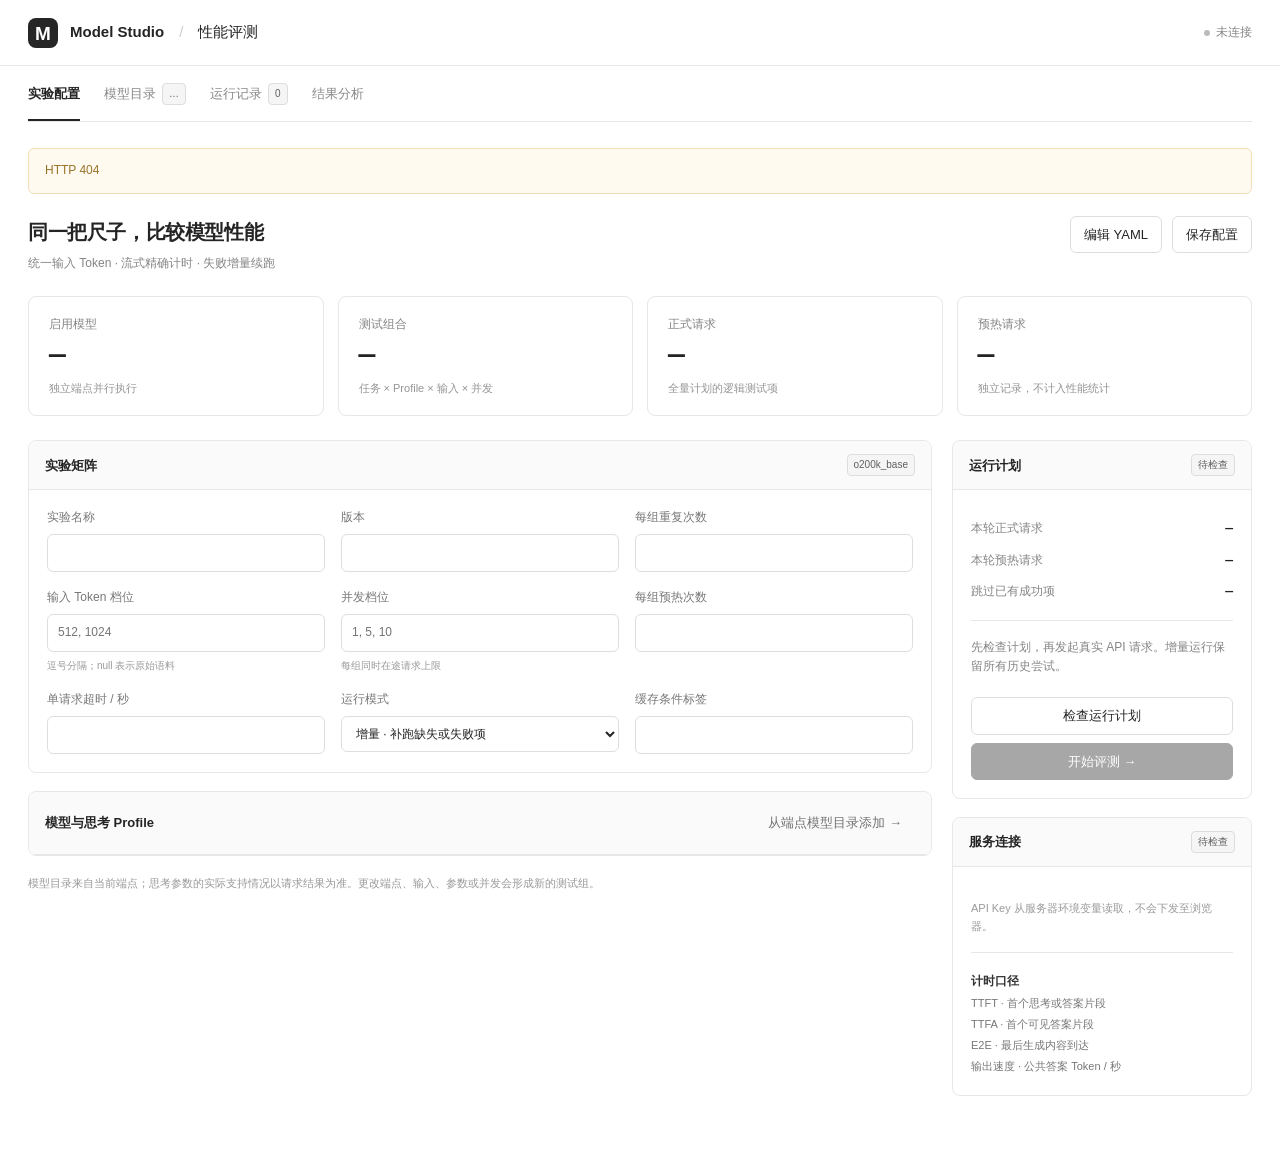
==== static/index.html @ 73a47111 "Add initial project structure and configuration files for LLM performance benchmarking - Created .do" ====
<!doctype html>
<html lang="zh-CN"><head><meta charset="utf-8"><meta name="viewport" content="width=device-width, initial-scale=1"><title>Model Studio · LLM 性能评测</title><meta name="description" content="配置驱动的大模型 API 流式性能评测、增量续跑与离线报告"><link rel="icon" href="/static/favicon.svg" type="image/svg+xml"><link rel="stylesheet" href="/static/style.css?v=20261014-reference"><link rel="stylesheet" href="/static/report.css?v=20261014-reference"><script src="/static/results.js?v=20261014-reference" defer></script><script src="/static/app.js?v=20261014-glm" defer></script></head>
<body><header class="topbar"><a class="brand" href="/"><span class="brand-icon">M</span><strong>Model Studio</strong><span class="brand-divider">/</span><span>性能评测</span></a><div class="header-actions"><span class="muted"><span id="connection-dot" class="dot"></span><span id="connection-label">未连接</span></span></div></header>
<main>
<div id="workspace">
<nav class="tabs" aria-label="工作区"><button class="active" data-tab="experiment" aria-current="page">实验配置</button><button data-tab="catalog">模型目录 <span id="catalog-count" class="badge">…</span></button><button data-tab="history">运行记录 <span id="history-count" class="badge">0</span></button><button data-tab="results">结果分析</button></nav>
<div id="notice" class="notice" role="alert" hidden></div>
<section id="experiment" class="tab-panel">
<div class="heading"><div><h1>同一把尺子，比较模型性能</h1><p>统一输入 Token · 流式精确计时 · 失败增量续跑</p></div><div class="actions"><button id="toggle-yaml">编辑 YAML</button><button id="save-config">保存配置</button></div></div>
<div class="stats"><div class="stat"><div class="stat-label">启用模型</div><div id="stat-models" class="stat-value">—</div><div class="stat-note">独立端点并行执行</div></div><div class="stat"><div class="stat-label">测试组合</div><div id="stat-groups" class="stat-value">—</div><div class="stat-note">任务 × Profile × 输入 × 并发</div></div><div class="stat"><div class="stat-label">正式请求</div><div id="stat-cases" class="stat-value">—</div><div class="stat-note">全量计划的逻辑测试项</div></div><div class="stat"><div class="stat-label">预热请求</div><div id="stat-warmups" class="stat-value">—</div><div class="stat-note">独立记录，不计入性能统计</div></div></div>
<div id="yaml-panel" class="panel" hidden><div class="panel-heading"><h2>高级配置 · YAML</h2><span class="muted">可添加模型、任务及请求参数</span></div><div class="panel-content"><label class="field">配置内容<textarea id="yaml-editor" rows="23" spellcheck="false"></textarea></label><div class="editor-actions"><span class="muted">应用后更新下方表单；密钥只填写环境变量名称。</span><button id="apply-yaml" class="primary-button">校验并应用</button></div></div></div>
<div class="layout"><div>
<section class="panel"><div class="panel-heading"><h2>实验矩阵</h2><span class="badge">o200k_base</span></div><div class="panel-content"><div class="form-grid">
<label class="field">实验名称<input id="experiment-name" required></label><label class="field">版本<input id="experiment-version" required></label><label class="field">每组重复次数<input id="repetitions" type="number" min="1" required></label><label class="field">输入 Token 档位<input id="input-tokens" placeholder="512, 1024"><small>逗号分隔；null 表示原始语料</small></label><label class="field">并发档位<input id="concurrencies" placeholder="1, 5, 10"><small>每组同时在途请求上限</small></label><label class="field">每组预热次数<input id="warmup" type="number" min="0" required></label><label class="field">单请求超时 / 秒<input id="timeout" type="number" min="0.1" step="any" required></label><label class="field">运行模式<select id="mode"><option value="incremental">增量 · 补跑缺失或失败项</option><option value="full">全量 · 创建独立运行</option></select></label><label class="field">缓存条件标签<input id="cache-state"></label>
</div></div></section>
<section class="panel"><div class="panel-heading"><h2>模型与思考 Profile</h2><button id="browse-models" class="text-button">从端点模型目录添加 →</button></div><div id="model-list"></div></section>
<p class="footnote">模型目录来自当前端点；思考参数的实际支持情况以请求结果为准。更改端点、输入、参数或并发会形成新的测试组。</p>
</div><aside class="sidebar">
<section class="panel"><div class="panel-heading"><h2>运行计划</h2><span id="plan-badge" class="badge">待检查</span></div><div class="panel-content"><div class="side-row"><span>本轮正式请求</span><strong id="pending-calls" class="mono">—</strong></div><div class="side-row"><span>本轮预热请求</span><strong id="warmup-calls" class="mono">—</strong></div><div class="side-row"><span>跳过已有成功项</span><strong id="skipped-calls" class="mono">—</strong></div><hr class="rule"><p class="muted">先检查计划，再发起真实 API 请求。增量运行保留所有历史尝试。</p><button id="check-plan" class="full-width">检查运行计划</button><button id="start-run" class="primary-button full-width" disabled>开始评测 →</button><button id="stop-run" class="full-width danger" hidden>停止并保存进度</button><div id="run-progress" hidden><div class="progress"><div id="progress-bar" style="width:0%"></div></div><span id="progress-label" class="muted" role="status"></span></div></div></section>
<section class="panel"><div class="panel-heading"><h2>服务连接</h2><span id="key-status" class="badge">待检查</span></div><div class="panel-content"><div id="endpoint-info" class="connection"></div><p class="footnote">API Key 从服务器环境变量读取，不会下发至浏览器。</p><hr class="rule"><div class="connection"><strong>计时口径</strong><br>TTFT · 首个思考或答案片段<br>TTFA · 首个可见答案片段<br>E2E · 最后生成内容到达<br>输出速度 · 公共答案 Token / 秒</div></div></section>
</aside></div>
<section id="events-panel" class="panel" hidden><div class="panel-heading"><h2>实时进度</h2><span id="run-status" class="badge"></span></div><div class="panel-content"><pre id="events" class="event-log" aria-live="off"></pre></div></section>
</section>
<section id="catalog" class="tab-panel" hidden>
<div class="heading"><div><h1>端点模型目录</h1><p>当前 API Key 在该端点下可见的全部模型，直接读取服务端列表。</p></div><div class="actions"><button id="download-models" disabled>下载全部 JSON</button><button id="refresh-models">刷新模型列表</button></div></div>
<p id="catalog-endpoint" class="connection mono"></p><div id="catalog-error" class="notice" role="alert" hidden></div>
<div class="filters"><label class="catalog-search">搜索<input id="catalog-search" type="search" placeholder="搜索模型 ID 或归属方…" aria-label="搜索模型"></label><label>范围<select id="catalog-focus"><option value="all">全部模型</option><option value="focus">重点 · GLM-5.3 / GLM-5.2 / Qwen3.8</option><option value="glm53">GLM-5.3</option><option value="glm52">GLM-5.2</option><option value="qwen38">Qwen3.8</option></select></label><label>归属方<select id="catalog-provider"><option value="">全部归属方</option></select></label></div>
<div class="toolbar"><span id="catalog-visible-count" class="muted">正在加载…</span><span id="catalog-status" class="muted"></span></div>
<div class="table-scroll"><table class="catalog-table"><thead><tr><th>Model ID</th><th>归属方</th><th>服务端创建日期</th><th>实验状态</th><th>操作</th></tr></thead><tbody id="catalog-rows"></tbody></table><div id="catalog-empty" class="empty" hidden>没有匹配的模型</div></div>
<p class="footnote">完整展示端点返回的模型，不按名称过滤。模型可见不代表支持文本 Chat Completions；加入实验后可在 YAML 设置其请求参数。新模型使用服务默认参数，思考状态标为未知，需勾选启用才会参与评测。</p>
</section>
<section id="history" class="tab-panel" hidden><div class="heading"><div><h1>运行记录</h1><p>按实验名称、版本与运行归档，失败尝试始终保留。</p></div><button id="refresh-history">刷新记录</button></div><div class="table-scroll"><table><thead><tr><th>实验 / 版本</th><th>运行时间</th><th>状态</th><th>成功 / 计划项</th><th>历史尝试</th><th>操作</th></tr></thead><tbody id="history-rows"></tbody></table><div id="history-empty" class="empty"><strong>还没有运行记录</strong><p>完成一次评测后，可在这里查看结果和下载离线报告。</p></div></div></section>
<section id="results" class="tab-panel" hidden><div class="heading"><div><h1>结果分析</h1><p>先筛选相同任务、输入与并发条件，再比较模型和思考配置。</p></div><div class="actions"><button id="download-json" disabled>下载 JSON</button><button id="download-html" disabled>下载离线 HTML</button></div></div><div id="report"><div class="empty"><strong>选择一次运行查看结果</strong><p>在「运行记录」中点击查看结果。这里仅展示实际运行数据。</p></div></div></section>
</div></main><div id="toast" role="status" hidden></div></body></html>
---- static/style.css ----
:root{color-scheme:light;--ink:#242424;--muted:#858585;--line:#e7e7e7;--accent:#262626;--green:#278b68;--surface:#f6f6f6}*{box-sizing:border-box}[hidden]{display:none!important}body{margin:0;background:#fff;color:var(--ink);font:13px/1.65 Inter,-apple-system,BlinkMacSystemFont,"Segoe UI","PingFang SC","Microsoft YaHei",sans-serif}button,input,select,textarea{font:inherit;color:inherit}button,select,summary{cursor:pointer}button,.button{display:inline-flex;align-items:center;justify-content:center;gap:6px;min-height:36px;background:#fff;border:1px solid #dedede;border-radius:6px;padding:7px 13px;text-decoration:none}button:hover,.button:hover{background:#f5f5f5}button:disabled{opacity:.4;cursor:default}button:focus-visible,input:focus-visible,select:focus-visible,textarea:focus-visible,a:focus-visible,summary:focus-visible{outline:2px solid var(--accent);outline-offset:3px}a{color:inherit}input,select,textarea{border:1px solid #dedede;border-radius:6px;padding:8px 10px;background:#fff;min-height:36px;max-width:100%}input[type=checkbox]{accent-color:var(--accent);width:15px;min-height:15px;margin:0}textarea{width:100%;font:12px/1.8 ui-monospace,SFMono-Regular,Consolas,monospace;resize:vertical;tab-size:2}.topbar{height:66px;padding:0 28px;display:flex;align-items:center;justify-content:space-between;border-bottom:1px solid var(--line);gap:20px}.brand{display:flex;align-items:center;gap:12px;text-decoration:none;font-size:15px;white-space:nowrap}.brand-icon{display:grid;place-items:center;border-radius:8px;width:30px;height:30px;font-weight:800;font-size:19px;background:var(--accent);color:#fff}.brand-divider{color:#ccc;margin:0 3px}.header-actions,.actions{display:flex;align-items:center;gap:10px;flex-wrap:wrap}.muted{color:var(--muted);font-size:12px}.primary-button{background:var(--accent);color:#fff;border-color:var(--accent)}.primary-button:hover{background:#111}.text-button{border:0;background:transparent;color:#727272}.danger{color:#ac4545}.dot{width:6px;height:6px;border-radius:50%;background:#bbb;display:inline-block;margin-right:6px}.dot.ready{background:#2aa47c}main{max-width:1800px;margin:auto;padding:0 28px 60px}.tabs{display:flex;gap:24px;border-bottom:1px solid var(--line);margin-bottom:26px}.tabs button{border:0;border-radius:0;padding:17px 0 14px;color:#888;background:transparent;border-bottom:2px solid transparent}.tabs button.active{color:var(--ink);border-bottom-color:var(--ink);font-weight:600}.heading{display:flex;align-items:flex-start;justify-content:space-between;gap:20px;margin:22px 0}.heading h1,.heading h2{font-size:20px;letter-spacing:-.4px;margin:0 0 5px;font-weight:600}.heading p{margin:0;color:var(--muted);font-size:12px}.badge{font-size:10px;line-height:1.8;border:1px solid #ddd;color:#606060;border-radius:4px;padding:1px 6px;background:#f5f5f5;display:inline-block}.badge.green{color:#237451;border-color:#cce3d4;background:#edf7f1}.badge.amber{color:#a67731;border-color:#eddcba;background:#fff9ef}.badge.blue{color:#376aa3;border-color:#cddff2;background:#f2f7fd}.notice{padding:12px 16px;margin:16px 0;border:1px solid #f0dfba;border-radius:6px;background:#fffaf0;color:#997328;font-size:12px;white-space:pre-wrap;overflow-wrap:anywhere}.stats{display:grid;grid-template-columns:repeat(4,minmax(0,1fr));gap:14px;margin:20px 0 24px}.stat{padding:18px 20px;border:1px solid var(--line);border-radius:8px}.stat-label{color:#858585;font-size:12px}.stat-value{font:600 28px/1.6 ui-monospace,SFMono-Regular,Consolas,monospace;letter-spacing:-1px}.stat-note{font-size:11px;color:#949494}.layout{display:grid;grid-template-columns:minmax(0,1fr) 300px;gap:20px;align-items:start}.panel{border:1px solid var(--line);border-radius:8px;margin-bottom:18px;overflow:hidden}.panel-heading{padding:13px 16px;border-bottom:1px solid var(--line);display:flex;align-items:center;justify-content:space-between;gap:12px;background:#fafafa}.panel-heading h2,.panel-heading h3{font-size:13px;font-weight:600;margin:0}.panel-content{padding:18px}.form-grid{display:grid;grid-template-columns:repeat(3,minmax(0,1fr));gap:16px}.field{display:flex;flex-direction:column;gap:6px;color:#777;font-size:12px}.field input,.field select{color:var(--ink);width:100%}.field small{font-size:10px;color:#999}.model-row{padding:15px 18px;border-bottom:1px solid var(--line)}.model-row:last-child{border:0}.model-title{display:flex;align-items:center;gap:10px}.model-title label{font:600 12px/1.6 ui-monospace,monospace;overflow-wrap:anywhere;flex:1}.model-meta{padding-left:25px;color:#999;font-size:10px;margin:5px 0 10px;overflow-wrap:anywhere}.profiles{display:flex;gap:6px;flex-wrap:wrap;padding-left:25px}.profile{display:flex;align-items:center;gap:6px;padding:3px 8px;background:#fafafa;border:1px solid #e7e7e7;border-radius:4px;font-size:11px;color:#777}.profile:has(input:checked){background:#f0f0f0;border-color:#ccc;color:#333}.profile input{width:12px;height:12px;min-height:12px}.side-row{display:flex;align-items:baseline;justify-content:space-between;margin:10px 0;gap:14px}.side-row span:first-child{color:#858585;font-size:12px}.mono{font-family:ui-monospace,SFMono-Regular,Consolas,monospace;font-variant-numeric:tabular-nums}.rule{border:0;border-top:1px solid var(--line);margin:17px 0}.full-width{width:100%;margin-top:8px}.connection{font-size:11px;overflow-wrap:anywhere;color:#777;line-height:1.9}.connection strong{font-size:12px;color:#333}.empty{padding:50px 20px;text-align:center;color:#999}.empty strong{display:block;font-size:14px;color:#666;margin-bottom:8px}.empty p{font-size:12px;max-width:650px;margin:8px auto}.table-scroll{overflow:auto;border:1px solid var(--line);border-radius:8px}table{border-collapse:separate;border-spacing:0;width:100%;min-width:950px}th,td{text-align:left;padding:13px 14px;border-bottom:1px solid var(--line);font-size:12px;white-space:nowrap}th{background:#f7f7f7;color:#666;font-weight:500}th button{border:0;min-height:24px;padding:0;background:transparent;font-size:12px;color:inherit}tbody tr:last-child td{border-bottom:0}tbody tr:hover{background:#fafafa}.cell-sub{display:block;color:#999;font-size:10px;margin-top:3px}.metric-cell{font-family:ui-monospace,SFMono-Regular,Consolas,monospace;font-variant-numeric:tabular-nums}.filters{display:flex;gap:10px;align-items:center;flex-wrap:wrap;margin:18px 0}.filters label{display:flex;align-items:center;gap:6px;color:#888;font-size:12px}.filters select{max-width:220px;font-size:12px}.toolbar{display:flex;align-items:center;justify-content:space-between;gap:14px;margin:16px 0 10px}.toolbar h2{font-size:14px;margin:0}.footnote{color:#999;font-size:11px;margin:14px 0}.progress{height:5px;border-radius:10px;background:#eee;overflow:hidden;margin:12px 0}.progress>div{height:100%;background:#278b68;transition:width .25s}.event-log{font:11px/1.9 ui-monospace,monospace;background:#fafafa;border:1px solid var(--line);padding:14px;border-radius:6px;max-height:280px;overflow:auto;white-space:pre-wrap;color:#777}.details{border:1px solid var(--line);border-radius:8px;padding:14px 16px;margin:16px 0}.details summary{color:#777;font-size:12px}.details pre{font:11px/1.8 ui-monospace,monospace;overflow:auto;max-height:340px;white-space:pre-wrap;overflow-wrap:anywhere}.login{max-width:420px;margin:90px auto;padding:28px;border:1px solid var(--line);border-radius:10px}.login h1{font-size:20px;margin:0 0 6px}.login p{color:#888;font-size:12px;margin:0 0 22px}.login label{margin-bottom:12px}#toast{position:fixed;bottom:28px;left:50%;transform:translateX(-50%);padding:11px 18px;border-radius:8px;background:#262626;color:#fff;z-index:20;max-width:90vw;font-size:12px}.report-head{padding:26px 0 0}.report-head h1{font-size:21px;font-weight:600;margin:0 0 6px}.report-head p{color:#999;font-size:12px;margin:0}.metric-help{display:flex;flex-wrap:wrap;gap:8px 22px;font-size:11px;color:#999;margin:18px 0}.metric-help b{color:#666;font-weight:500}.editor-actions{display:flex;justify-content:space-between;align-items:center;gap:12px;margin:12px 0}.endpoint-field{margin-top:16px}.endpoint-field input{font:11px/1.7 ui-monospace,monospace}.view-status{margin-left:8px}.busy{animation:pulse 1.2s infinite}@keyframes pulse{50%{opacity:.4}}@media(max-width:1000px){.layout{grid-template-columns:minmax(0,1fr)}.sidebar{display:grid;grid-template-columns:repeat(2,minmax(0,1fr));gap:18px}.stats{gap:10px}.form-grid{grid-template-columns:repeat(2,minmax(0,1fr))}}@media(max-width:600px){.topbar{padding:0 14px;height:60px}.brand{font-size:12px;gap:8px}.brand-icon{width:26px;height:26px}.header-actions>.muted{display:none}main{padding:0 14px 40px}.heading{flex-direction:column;gap:12px}.heading h1{font-size:19px}.stats{grid-template-columns:repeat(2,minmax(0,1fr))}.stat{padding:12px 14px}.stat-value{font-size:24px}.sidebar{display:block}.form-grid{gap:12px}.filters{gap:8px}.filters label{flex:1 1 44%;min-width:0}.filters select{width:100%;min-width:0}.panel-content{padding:14px}.tabs{gap:20px}.toolbar{align-items:flex-start;flex-direction:column}.login{margin:40px 0}.report-head{padding-top:20px}}@media(prefers-reduced-motion:reduce){*{animation:none!important;transition:none!important}}
.catalog-search{flex:1;max-width:500px}.catalog-search input{width:100%}.catalog-table{min-width:800px}.catalog-table td:first-child{font-weight:600;font-size:12px}.catalog-table td:last-child{width:125px}.tabs{overflow-x:auto;white-space:nowrap}
---- static/report.css ----
/* Report design follows llm-performance-547de8c9fda191ddd9991340386e566b.html. */
.offline-report{margin:0;background:#f3f6fa;color:#1d2938}
.offline-report main{box-sizing:border-box;max-width:1600px;margin:auto;padding:32px}
.performance-report{--ink:#1d2938;--muted:#68788c;--line:#e0e6ed;--blue:#245ddd;--surface:#fff;--bg:#f3f6fa;font:14px/1.6 system-ui,-apple-system,"Segoe UI","PingFang SC",sans-serif;color:var(--ink)}
.performance-report *{box-sizing:border-box}
.performance-report [hidden]{display:none!important}
.performance-report .report-header{display:flex;justify-content:space-between;align-items:center;gap:20px;margin-bottom:24px}
.performance-report h1{font-size:28px;letter-spacing:-.8px;margin:4px 0;font-weight:700}
.performance-report h2{font-size:18px;margin:0 0 14px;font-weight:700}
.performance-report p{margin:12px 0 0}
.performance-report .report-eyebrow{color:var(--blue);font-size:11px;font-weight:700;letter-spacing:2px}
.performance-report .report-muted,.performance-report .stat-label,.performance-report .stat-note{color:var(--muted);font-size:14px}
.performance-report .report-badge{display:inline-block;border-radius:20px;padding:5px 12px;background:#e8eefc;color:#234fab;font-size:12px;white-space:nowrap}
.performance-report .report-synthetic{background:#fff0ce;color:#8b5600;padding:14px 20px;border:1px solid #f2d28b;border-radius:12px;margin-bottom:20px}
.performance-report .stats{display:grid;grid-template-columns:repeat(4,minmax(0,1fr));gap:16px;margin:20px 0}
.performance-report .stat,.performance-report .report-panel{border:1px solid var(--line);border-radius:12px;background:var(--surface);padding:20px}
.performance-report .stat-value{font:650 30px/1.4 system-ui,-apple-system,"Segoe UI",sans-serif;letter-spacing:normal;font-variant-numeric:tabular-nums;color:var(--ink)}
.performance-report .report-panel{margin-top:20px;min-width:0}
.performance-report .report-filters{display:flex;flex-wrap:wrap;gap:12px;align-items:end;margin-bottom:18px}
.performance-report .report-filter{font-size:12px;color:var(--muted);display:flex;flex-direction:column;gap:4px;min-width:0}
.performance-report select,.performance-report button{font:14px/1.6 system-ui,-apple-system,"Segoe UI",sans-serif;border:1px solid #cbd5e1;border-radius:7px;background:#fff;color:var(--ink);padding:8px 10px;min-height:0;max-width:100%}
.performance-report button{cursor:pointer;display:inline-block}
.performance-report button:hover{border-color:var(--blue);color:var(--blue);background:#fff}
.performance-report button:disabled{opacity:.45;cursor:default}
.performance-report select,.performance-report summary{cursor:pointer}
.performance-report input[type=checkbox]{min-width:0;width:15px;height:15px;min-height:0;margin:0;flex:none;accent-color:var(--blue)}
.performance-report :is(button,select,input,summary):focus-visible{outline:2px solid var(--blue);outline-offset:2px}
.performance-report .report-picker{position:relative;margin:0;border:0;padding:0;min-width:180px}
.performance-report .report-filter:first-child .report-picker{min-width:220px}
.performance-report .report-picker>summary{display:flex;align-items:center;justify-content:space-between;gap:16px;list-style:none;font-weight:400;border:1px solid #cbd5e1;border-radius:7px;background:#fff;padding:8px 10px;font-size:14px;color:var(--ink)}
.performance-report .report-picker>summary::-webkit-details-marker{display:none}
.performance-report .report-picker>summary::after{content:'▾';color:var(--muted)}
.performance-report .report-picker[open]>summary::after{content:'▴'}
.performance-report .report-menu{position:absolute;top:calc(100% + 6px);left:0;z-index:10;min-width:100%;width:max-content;max-width:min(360px,calc(100vw - 64px));padding:8px;background:#fff;border:1px solid var(--line);border-radius:8px;box-shadow:0 8px 24px #1d293814}
.performance-report .report-menu-actions{display:flex;gap:8px;padding:0 4px 8px;border-bottom:1px solid var(--line)}
.performance-report .report-menu-actions button{font-size:12px;padding:3px 8px}
.performance-report .report-options{max-height:320px;overflow:auto;padding-top:4px}
.performance-report .report-option{display:flex;align-items:center;gap:9px;padding:8px;border-radius:5px;cursor:pointer;color:var(--ink);font-size:13px;overflow-wrap:anywhere}
.performance-report .report-option:hover{background:#f3f6fa}
.performance-report .report-profile-menu{width:340px}
.performance-report .report-menu-note{font-size:12px;color:var(--muted);margin:4px 8px 12px}
.performance-report .report-profile-group{border:0;border-top:1px solid var(--line);margin:4px 0 12px;padding:8px;min-width:0}
.performance-report .report-profile-group legend{font-size:12px;font-weight:600;overflow-wrap:anywhere;max-width:100%;padding:0 4px;color:var(--ink)}
.performance-report .report-profile-group:disabled{opacity:.45}
.performance-report .report-profile-choices{display:flex;flex-wrap:wrap;gap:6px}
.performance-report .report-profile{display:flex;align-items:center;gap:6px;padding:4px 7px;border:1px solid var(--line);border-radius:5px;font-size:12px;cursor:pointer}
.performance-report .report-profile:has(input:checked){background:#e8eefc;border-color:#bdcffa;color:#234fab}
.performance-report .report-model-legend{display:flex;flex-wrap:wrap;gap:8px 16px;margin:0 0 16px;font-size:12px}
.performance-report .report-legend-item{display:inline-flex;align-items:center;gap:7px;overflow-wrap:anywhere}
.performance-report .report-swatch{width:10px;height:10px;border-radius:50%;background:var(--model-color);flex:none}
.performance-report .table-scroll{overflow:auto;border:0;border-radius:0;background:transparent}
.performance-report table{border-collapse:collapse;border-spacing:0;width:100%;white-space:nowrap;font-size:13px;min-width:950px}
.performance-report th,.performance-report td{text-align:left;padding:13px 12px;border-bottom:1px solid var(--line);font-size:13px}
.performance-report th{font-size:12px;color:var(--muted);background:#f7f9fc;font-weight:600}
.performance-report th button{font-size:12px;border:0;border-radius:0;padding:0;min-height:0;background:transparent;text-align:left;font-weight:600;color:inherit}
.performance-report th[aria-sort=ascending],.performance-report th[aria-sort=descending]{color:var(--blue)}
.performance-report th:nth-child(3),.performance-report th:nth-child(4),.performance-report th:nth-child(n+6){text-align:right}
.performance-report td.metric-cell{text-align:right;font-family:inherit;font-variant-numeric:tabular-nums}
.performance-report .report-model-row{background:var(--model-bg)}
.performance-report .report-model-row:hover{background:var(--model-hover)}
.performance-report tbody tr:last-child td{border-bottom:1px solid var(--line)}
.performance-report .report-model-name{display:inline-flex;align-items:center;gap:8px;font-weight:600;color:var(--model-color)}
.performance-report .cell-sub{display:block;font-size:12px;color:var(--muted);margin-top:2px}
.performance-report .report-inline-bar{display:inline-block;height:5px;border-radius:4px;background:var(--model-color);vertical-align:middle;margin-right:8px}
.performance-report .report-ok{color:#14825c}
.performance-report .report-bad{color:#bc4c31}
.performance-report .report-note{font-size:12px;color:var(--muted);margin:12px 0 0}
.performance-report .empty{text-align:center;padding:32px;color:var(--muted)}
.performance-report .report-detail{margin:12px 0;border:0;border-top:1px solid var(--line);border-radius:0;padding:12px 0 0}
.performance-report .report-detail>summary{font-weight:600}
.performance-report .report-detail>.table-scroll{margin-top:12px}
.performance-report pre{white-space:pre-wrap;overflow-wrap:anywhere;background:#f6f8fb;padding:16px;border-radius:8px;font-size:12px;max-height:460px;overflow:auto}
.performance-report .report-footer{margin:24px 0;font-size:12px;color:var(--muted);overflow-wrap:anywhere}
#results:has(.performance-report)>.heading h1,#results:has(.performance-report)>.heading p{display:none}
#results:has(.performance-report)>.heading{justify-content:flex-end}
#results .performance-report{background:var(--bg);padding:24px;border-radius:12px}
@media(max-width:800px){.offline-report main{padding:16px}.performance-report .report-header{align-items:start;flex-direction:column}.performance-report .stats{grid-template-columns:repeat(2,minmax(0,1fr))}.performance-report h1{font-size:24px}.performance-report .report-panel{padding:14px}#results .performance-report{padding:14px}.performance-report .report-filters{gap:10px}.performance-report .report-filter{flex:1 1 40%}.performance-report .report-picker,.performance-report .report-filter:first-child .report-picker{min-width:0}.performance-report .report-menu{max-width:min(300px,calc(100vw - 88px))}.performance-report .report-filter:nth-child(2) .report-menu{left:auto;right:0}}
@media print{.offline-report{background:#fff}.offline-report main{padding:0}.performance-report .report-filters{display:none}.performance-report .table-scroll{overflow:visible}.performance-report table{min-width:0}.performance-report th,.performance-report td{padding:6px;font-size:9px}.performance-report .stat{break-inside:avoid}.performance-report .report-model-row{print-color-adjust:exact}}
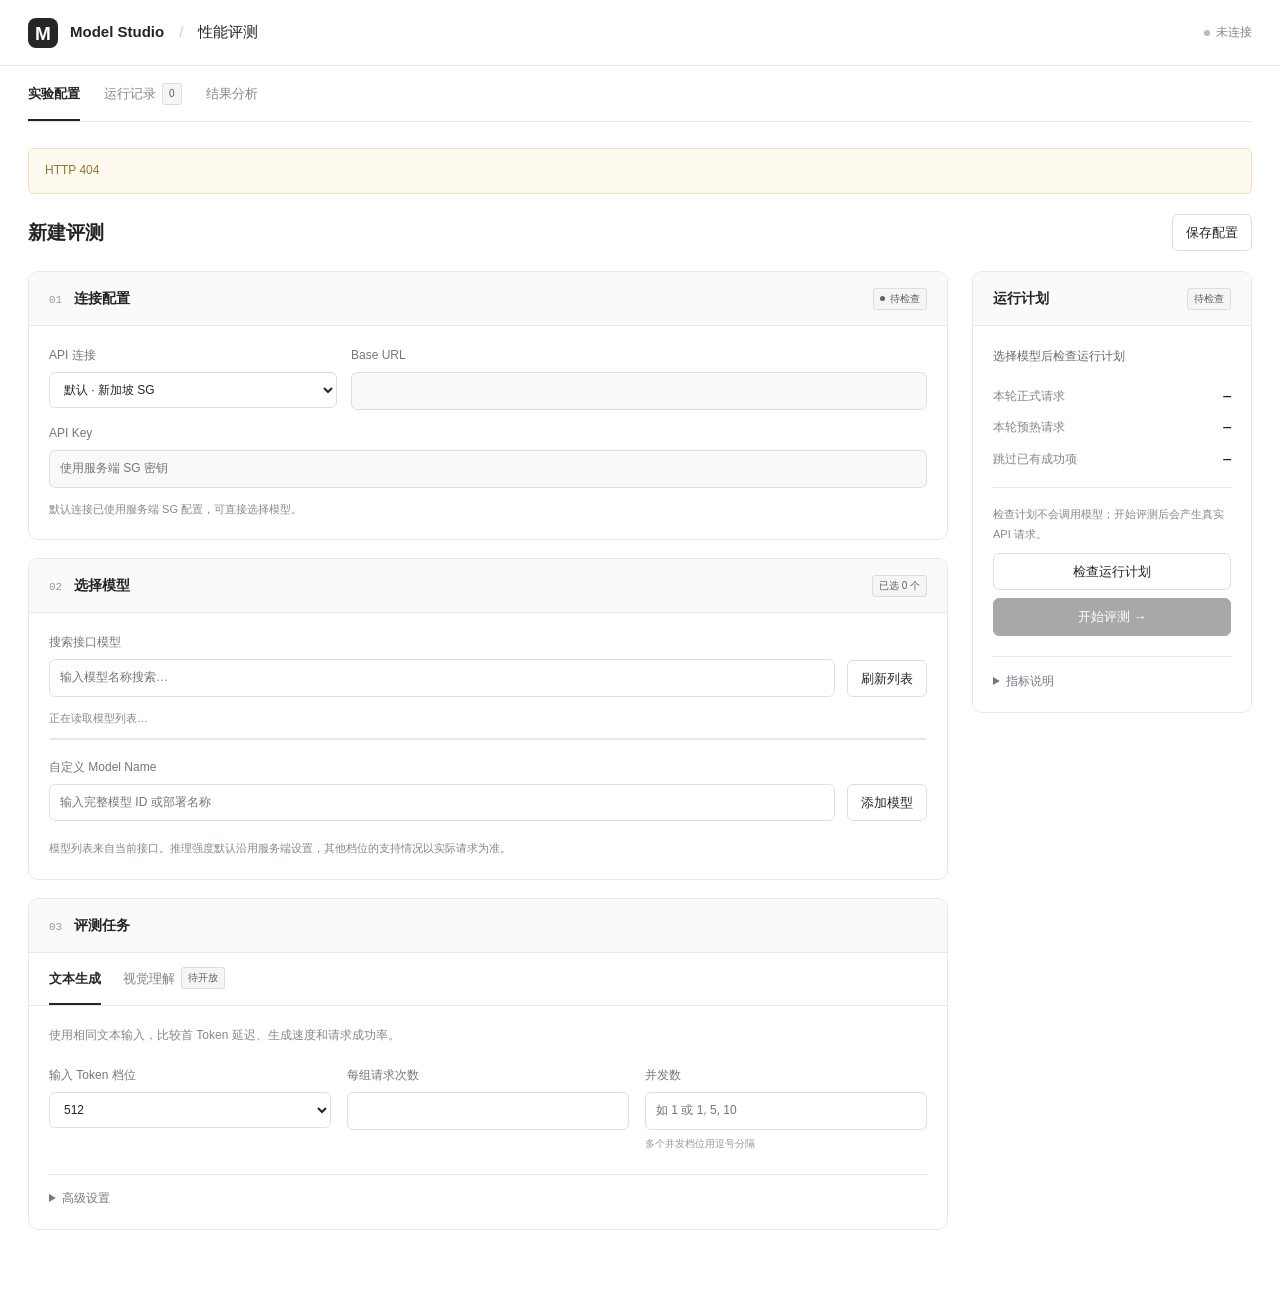
==== commit 26787100: "Enhance API connection handling and UI for model selection in benchmarking tool - Added support for " ====
--- a/static/index.html
+++ b/static/index.html
@@ -1,33 +1,42 @@
 <!doctype html>
-<html lang="zh-CN"><head><meta charset="utf-8"><meta name="viewport" content="width=device-width, initial-scale=1"><title>Model Studio · LLM 性能评测</title><meta name="description" content="配置驱动的大模型 API 流式性能评测、增量续跑与离线报告"><link rel="icon" href="/static/favicon.svg" type="image/svg+xml"><link rel="stylesheet" href="/static/style.css?v=20261014-reference"><link rel="stylesheet" href="/static/report.css?v=20261014-reference"><script src="/static/results.js?v=20261014-reference" defer></script><script src="/static/app.js?v=20261014-glm" defer></script></head>
+<html lang="zh-CN"><head><meta charset="utf-8"><meta name="viewport" content="width=device-width, initial-scale=1"><title>Model Studio · LLM 性能评测</title><meta name="description" content="配置驱动的大模型 API 流式性能评测、增量续跑与离线报告"><link rel="icon" href="/static/favicon.svg" type="image/svg+xml"><link rel="stylesheet" href="/static/style.css?v=20261023-status"><link rel="stylesheet" href="/static/report.css?v=20261023-status"><script src="/static/results.js?v=20261023-status" defer></script><script src="/static/app.js?v=20261023-status" defer></script></head>
 <body><header class="topbar"><a class="brand" href="/"><span class="brand-icon">M</span><strong>Model Studio</strong><span class="brand-divider">/</span><span>性能评测</span></a><div class="header-actions"><span class="muted"><span id="connection-dot" class="dot"></span><span id="connection-label">未连接</span></span></div></header>
 <main>
 <div id="workspace">
-<nav class="tabs" aria-label="工作区"><button class="active" data-tab="experiment" aria-current="page">实验配置</button><button data-tab="catalog">模型目录 <span id="catalog-count" class="badge">…</span></button><button data-tab="history">运行记录 <span id="history-count" class="badge">0</span></button><button data-tab="results">结果分析</button></nav>
+<nav class="tabs" aria-label="工作区"><button class="active" data-tab="experiment" aria-current="page">实验配置</button><button data-tab="history">运行记录 <span id="history-count" class="badge">0</span></button><button data-tab="results">结果分析</button></nav>
 <div id="notice" class="notice" role="alert" hidden></div>
 <section id="experiment" class="tab-panel">
-<div class="heading"><div><h1>同一把尺子，比较模型性能</h1><p>统一输入 Token · 流式精确计时 · 失败增量续跑</p></div><div class="actions"><button id="toggle-yaml">编辑 YAML</button><button id="save-config">保存配置</button></div></div>
-<div class="stats"><div class="stat"><div class="stat-label">启用模型</div><div id="stat-models" class="stat-value">—</div><div class="stat-note">独立端点并行执行</div></div><div class="stat"><div class="stat-label">测试组合</div><div id="stat-groups" class="stat-value">—</div><div class="stat-note">任务 × Profile × 输入 × 并发</div></div><div class="stat"><div class="stat-label">正式请求</div><div id="stat-cases" class="stat-value">—</div><div class="stat-note">全量计划的逻辑测试项</div></div><div class="stat"><div class="stat-label">预热请求</div><div id="stat-warmups" class="stat-value">—</div><div class="stat-note">独立记录，不计入性能统计</div></div></div>
-<div id="yaml-panel" class="panel" hidden><div class="panel-heading"><h2>高级配置 · YAML</h2><span class="muted">可添加模型、任务及请求参数</span></div><div class="panel-content"><label class="field">配置内容<textarea id="yaml-editor" rows="23" spellcheck="false"></textarea></label><div class="editor-actions"><span class="muted">应用后更新下方表单；密钥只填写环境变量名称。</span><button id="apply-yaml" class="primary-button">校验并应用</button></div></div></div>
-<div class="layout"><div>
-<section class="panel"><div class="panel-heading"><h2>实验矩阵</h2><span class="badge">o200k_base</span></div><div class="panel-content"><div class="form-grid">
-<label class="field">实验名称<input id="experiment-name" required></label><label class="field">版本<input id="experiment-version" required></label><label class="field">每组重复次数<input id="repetitions" type="number" min="1" required></label><label class="field">输入 Token 档位<input id="input-tokens" placeholder="512, 1024"><small>逗号分隔；null 表示原始语料</small></label><label class="field">并发档位<input id="concurrencies" placeholder="1, 5, 10"><small>每组同时在途请求上限</small></label><label class="field">每组预热次数<input id="warmup" type="number" min="0" required></label><label class="field">单请求超时 / 秒<input id="timeout" type="number" min="0.1" step="any" required></label><label class="field">运行模式<select id="mode"><option value="incremental">增量 · 补跑缺失或失败项</option><option value="full">全量 · 创建独立运行</option></select></label><label class="field">缓存条件标签<input id="cache-state"></label>
-</div></div></section>
-<section class="panel"><div class="panel-heading"><h2>模型与思考 Profile</h2><button id="browse-models" class="text-button">从端点模型目录添加 →</button></div><div id="model-list"></div></section>
-<p class="footnote">模型目录来自当前端点；思考参数的实际支持情况以请求结果为准。更改端点、输入、参数或并发会形成新的测试组。</p>
-</div><aside class="sidebar">
-<section class="panel"><div class="panel-heading"><h2>运行计划</h2><span id="plan-badge" class="badge">待检查</span></div><div class="panel-content"><div class="side-row"><span>本轮正式请求</span><strong id="pending-calls" class="mono">—</strong></div><div class="side-row"><span>本轮预热请求</span><strong id="warmup-calls" class="mono">—</strong></div><div class="side-row"><span>跳过已有成功项</span><strong id="skipped-calls" class="mono">—</strong></div><hr class="rule"><p class="muted">先检查计划，再发起真实 API 请求。增量运行保留所有历史尝试。</p><button id="check-plan" class="full-width">检查运行计划</button><button id="start-run" class="primary-button full-width" disabled>开始评测 →</button><button id="stop-run" class="full-width danger" hidden>停止并保存进度</button><div id="run-progress" hidden><div class="progress"><div id="progress-bar" style="width:0%"></div></div><span id="progress-label" class="muted" role="status"></span></div></div></section>
-<section class="panel"><div class="panel-heading"><h2>服务连接</h2><span id="key-status" class="badge">待检查</span></div><div class="panel-content"><div id="endpoint-info" class="connection"></div><p class="footnote">API Key 从服务器环境变量读取，不会下发至浏览器。</p><hr class="rule"><div class="connection"><strong>计时口径</strong><br>TTFT · 首个思考或答案片段<br>TTFA · 首个可见答案片段<br>E2E · 最后生成内容到达<br>输出速度 · 公共答案 Token / 秒</div></div></section>
-</aside></div>
+<div class="experiment-heading"><h1>新建评测</h1><button id="save-config">保存配置</button></div>
+<div class="layout"><div class="setup-column">
+<section class="panel"><div class="panel-heading"><h2><span class="step">01</span> 连接配置</h2><span id="key-status" class="badge">待检查</span></div><div class="panel-content">
+<div class="connection-grid"><label class="field">API 连接<select id="connection-mode"><option value="default">默认 · 新加坡 SG</option><option value="custom">自定义连接</option></select></label><label class="field">Base URL<input id="base-url" type="url" spellcheck="false" readonly></label><label class="field">API Key<input id="api-key" type="password" autocomplete="off" spellcheck="false" readonly placeholder="使用服务端 SG 密钥"></label></div>
+<p id="connection-help" class="footnote">默认连接已使用服务端 SG 配置，可直接选择模型。</p>
+</div></section>
+<section class="panel"><div class="panel-heading"><h2><span class="step">02</span> 选择模型</h2><span id="selected-count" class="badge">已选 0 个</span></div><div class="panel-content">
+<div class="picker-toolbar"><label class="field grow">搜索接口模型<input id="model-search" type="search" placeholder="输入模型名称搜索…"></label><button id="reload-picker">刷新列表</button></div>
+<div id="picker-status" class="footnote" role="status">正在读取模型列表…</div><div id="model-picker" class="model-picker" role="group" aria-label="可选模型"></div>
+<div class="custom-model"><label class="field grow">自定义 Model Name<input id="custom-model-name" placeholder="输入完整模型 ID 或部署名称" spellcheck="false"></label><button id="add-custom-model">添加模型</button></div>
+<div id="model-list" class="selected-models"></div>
+<p class="footnote">模型列表来自当前接口。推理强度默认沿用服务端设置，其他档位的支持情况以实际请求为准。</p>
+</div></section>
+<section class="panel"><div class="panel-heading"><h2><span class="step">03</span> 评测任务</h2></div>
+<div class="task-tabs" role="tablist" aria-label="评测类型"><button id="text-tab" data-task="text" role="tab" aria-selected="true" aria-controls="text-task" class="active">文本生成</button><button id="vision-tab" data-task="vision" role="tab" aria-selected="false" aria-controls="vision-task" tabindex="-1">视觉理解 <span class="badge">待开放</span></button></div>
+<div id="text-task" role="tabpanel" aria-labelledby="text-tab" class="panel-content"><p class="task-description">使用相同文本输入，比较首 Token 延迟、生成速度和请求成功率。</p><div class="form-grid">
+<label class="field">输入 Token 档位<select id="input-tokens"><option value="512">512</option><option value="1024">1024</option><option value="2048">2048</option><option value="custom">自定义</option></select></label>
+<label id="custom-tokens-field" class="field" hidden>自定义 Token 档位<input id="custom-tokens" placeholder="如 512, 4096"><small>多个正整数用逗号分隔</small></label>
+<label class="field">每组请求次数<input id="repetitions" type="number" min="1" required></label>
+<label class="field">并发数<input id="concurrencies" placeholder="如 1 或 1, 5, 10"><small>多个并发档位用逗号分隔</small></label>
+</div><details class="advanced"><summary>高级设置</summary><div class="form-grid">
+<label class="field">实验名称<input id="experiment-name" required></label><label class="field">版本<input id="experiment-version" required></label><label class="field">运行模式<select id="mode"><option value="incremental">增量 · 补跑缺失或失败项</option><option value="full">全量 · 新建运行</option></select></label>
+<label class="field">预热请求 / 每组<input id="warmup" type="number" min="0" required></label><label class="field">单请求超时 / 秒<input id="timeout" type="number" min="0.1" step="any" required></label><label class="field">缓存条件标签<input id="cache-state"><small>仅用于标记实验条件，不控制缓存</small></label>
+</div></details></div>
+<div id="vision-task" role="tabpanel" aria-labelledby="vision-tab" class="panel-content" hidden><div class="coming-soon"><strong>视觉理解评测</strong><p>后续将在这里配置图像输入、分辨率和视觉任务。当前尚未接入图像请求，选择「文本生成」即可开始评测。</p></div></div>
+</section></div>
+<aside class="sidebar"><section class="panel plan-panel"><div class="panel-heading"><h2>运行计划</h2><span id="plan-badge" class="badge">待检查</span></div><div class="panel-content">
+<p id="plan-summary" class="plan-summary">选择模型后检查运行计划</p><div class="side-row"><span>本轮正式请求</span><strong id="pending-calls" class="mono">—</strong></div><div class="side-row"><span>本轮预热请求</span><strong id="warmup-calls" class="mono">—</strong></div><div class="side-row"><span>跳过已有成功项</span><strong id="skipped-calls" class="mono">—</strong></div><hr class="rule"><p class="footnote">检查计划不会调用模型；开始评测后会产生真实 API 请求。</p><button id="check-plan" class="full-width">检查运行计划</button><button id="start-run" class="primary-button full-width" disabled>开始评测 →</button><button id="stop-run" class="full-width danger" hidden>停止并保存进度</button><div id="run-progress" hidden><div class="progress"><div id="progress-bar" style="width:0%"></div></div><span id="progress-label" class="muted" role="status"></span></div>
+<details class="timing-help"><summary>指标说明</summary><p>TTFT · 首个思考或答案片段<br>TTFA · 首个可见答案片段<br>E2E · 最后生成内容到达<br>输出速度 · 公共答案 Token / 秒</p></details>
+</div></section></aside></div>
 <section id="events-panel" class="panel" hidden><div class="panel-heading"><h2>实时进度</h2><span id="run-status" class="badge"></span></div><div class="panel-content"><pre id="events" class="event-log" aria-live="off"></pre></div></section>
-</section>
-<section id="catalog" class="tab-panel" hidden>
-<div class="heading"><div><h1>端点模型目录</h1><p>当前 API Key 在该端点下可见的全部模型，直接读取服务端列表。</p></div><div class="actions"><button id="download-models" disabled>下载全部 JSON</button><button id="refresh-models">刷新模型列表</button></div></div>
-<p id="catalog-endpoint" class="connection mono"></p><div id="catalog-error" class="notice" role="alert" hidden></div>
-<div class="filters"><label class="catalog-search">搜索<input id="catalog-search" type="search" placeholder="搜索模型 ID 或归属方…" aria-label="搜索模型"></label><label>范围<select id="catalog-focus"><option value="all">全部模型</option><option value="focus">重点 · GLM-5.3 / GLM-5.2 / Qwen3.8</option><option value="glm53">GLM-5.3</option><option value="glm52">GLM-5.2</option><option value="qwen38">Qwen3.8</option></select></label><label>归属方<select id="catalog-provider"><option value="">全部归属方</option></select></label></div>
-<div class="toolbar"><span id="catalog-visible-count" class="muted">正在加载…</span><span id="catalog-status" class="muted"></span></div>
-<div class="table-scroll"><table class="catalog-table"><thead><tr><th>Model ID</th><th>归属方</th><th>服务端创建日期</th><th>实验状态</th><th>操作</th></tr></thead><tbody id="catalog-rows"></tbody></table><div id="catalog-empty" class="empty" hidden>没有匹配的模型</div></div>
-<p class="footnote">完整展示端点返回的模型，不按名称过滤。模型可见不代表支持文本 Chat Completions；加入实验后可在 YAML 设置其请求参数。新模型使用服务默认参数，思考状态标为未知，需勾选启用才会参与评测。</p>
 </section>
 <section id="history" class="tab-panel" hidden><div class="heading"><div><h1>运行记录</h1><p>按实验名称、版本与运行归档，失败尝试始终保留。</p></div><button id="refresh-history">刷新记录</button></div><div class="table-scroll"><table><thead><tr><th>实验 / 版本</th><th>运行时间</th><th>状态</th><th>成功 / 计划项</th><th>历史尝试</th><th>操作</th></tr></thead><tbody id="history-rows"></tbody></table><div id="history-empty" class="empty"><strong>还没有运行记录</strong><p>完成一次评测后，可在这里查看结果和下载离线报告。</p></div></div></section>
 <section id="results" class="tab-panel" hidden><div class="heading"><div><h1>结果分析</h1><p>先筛选相同任务、输入与并发条件，再比较模型和思考配置。</p></div><div class="actions"><button id="download-json" disabled>下载 JSON</button><button id="download-html" disabled>下载离线 HTML</button></div></div><div id="report"><div class="empty"><strong>选择一次运行查看结果</strong><p>在「运行记录」中点击查看结果。这里仅展示实际运行数据。</p></div></div></section>
--- a/static/style.css
+++ b/static/style.css
@@ -1,2 +1,13 @@
 :root{color-scheme:light;--ink:#242424;--muted:#858585;--line:#e7e7e7;--accent:#262626;--green:#278b68;--surface:#f6f6f6}*{box-sizing:border-box}[hidden]{display:none!important}body{margin:0;background:#fff;color:var(--ink);font:13px/1.65 Inter,-apple-system,BlinkMacSystemFont,"Segoe UI","PingFang SC","Microsoft YaHei",sans-serif}button,input,select,textarea{font:inherit;color:inherit}button,select,summary{cursor:pointer}button,.button{display:inline-flex;align-items:center;justify-content:center;gap:6px;min-height:36px;background:#fff;border:1px solid #dedede;border-radius:6px;padding:7px 13px;text-decoration:none}button:hover,.button:hover{background:#f5f5f5}button:disabled{opacity:.4;cursor:default}button:focus-visible,input:focus-visible,select:focus-visible,textarea:focus-visible,a:focus-visible,summary:focus-visible{outline:2px solid var(--accent);outline-offset:3px}a{color:inherit}input,select,textarea{border:1px solid #dedede;border-radius:6px;padding:8px 10px;background:#fff;min-height:36px;max-width:100%}input[type=checkbox]{accent-color:var(--accent);width:15px;min-height:15px;margin:0}textarea{width:100%;font:12px/1.8 ui-monospace,SFMono-Regular,Consolas,monospace;resize:vertical;tab-size:2}.topbar{height:66px;padding:0 28px;display:flex;align-items:center;justify-content:space-between;border-bottom:1px solid var(--line);gap:20px}.brand{display:flex;align-items:center;gap:12px;text-decoration:none;font-size:15px;white-space:nowrap}.brand-icon{display:grid;place-items:center;border-radius:8px;width:30px;height:30px;font-weight:800;font-size:19px;background:var(--accent);color:#fff}.brand-divider{color:#ccc;margin:0 3px}.header-actions,.actions{display:flex;align-items:center;gap:10px;flex-wrap:wrap}.muted{color:var(--muted);font-size:12px}.primary-button{background:var(--accent);color:#fff;border-color:var(--accent)}.primary-button:hover{background:#111}.text-button{border:0;background:transparent;color:#727272}.danger{color:#ac4545}.dot{width:6px;height:6px;border-radius:50%;background:#bbb;display:inline-block;margin-right:6px}.dot.ready{background:#2aa47c}main{max-width:1800px;margin:auto;padding:0 28px 60px}.tabs{display:flex;gap:24px;border-bottom:1px solid var(--line);margin-bottom:26px}.tabs button{border:0;border-radius:0;padding:17px 0 14px;color:#888;background:transparent;border-bottom:2px solid transparent}.tabs button.active{color:var(--ink);border-bottom-color:var(--ink);font-weight:600}.heading{display:flex;align-items:flex-start;justify-content:space-between;gap:20px;margin:22px 0}.heading h1,.heading h2{font-size:20px;letter-spacing:-.4px;margin:0 0 5px;font-weight:600}.heading p{margin:0;color:var(--muted);font-size:12px}.badge{font-size:10px;line-height:1.8;border:1px solid #ddd;color:#606060;border-radius:4px;padding:1px 6px;background:#f5f5f5;display:inline-block}.badge.green{color:#237451;border-color:#cce3d4;background:#edf7f1}.badge.amber{color:#a67731;border-color:#eddcba;background:#fff9ef}.badge.blue{color:#376aa3;border-color:#cddff2;background:#f2f7fd}.notice{padding:12px 16px;margin:16px 0;border:1px solid #f0dfba;border-radius:6px;background:#fffaf0;color:#997328;font-size:12px;white-space:pre-wrap;overflow-wrap:anywhere}.stats{display:grid;grid-template-columns:repeat(4,minmax(0,1fr));gap:14px;margin:20px 0 24px}.stat{padding:18px 20px;border:1px solid var(--line);border-radius:8px}.stat-label{color:#858585;font-size:12px}.stat-value{font:600 28px/1.6 ui-monospace,SFMono-Regular,Consolas,monospace;letter-spacing:-1px}.stat-note{font-size:11px;color:#949494}.layout{display:grid;grid-template-columns:minmax(0,1fr) 300px;gap:20px;align-items:start}.panel{border:1px solid var(--line);border-radius:8px;margin-bottom:18px;overflow:hidden}.panel-heading{padding:13px 16px;border-bottom:1px solid var(--line);display:flex;align-items:center;justify-content:space-between;gap:12px;background:#fafafa}.panel-heading h2,.panel-heading h3{font-size:13px;font-weight:600;margin:0}.panel-content{padding:18px}.form-grid{display:grid;grid-template-columns:repeat(3,minmax(0,1fr));gap:16px}.field{display:flex;flex-direction:column;gap:6px;color:#777;font-size:12px}.field input,.field select{color:var(--ink);width:100%}.field small{font-size:10px;color:#999}.model-row{padding:15px 18px;border-bottom:1px solid var(--line)}.model-row:last-child{border:0}.model-title{display:flex;align-items:center;gap:10px}.model-title label{font:600 12px/1.6 ui-monospace,monospace;overflow-wrap:anywhere;flex:1}.model-meta{padding-left:25px;color:#999;font-size:10px;margin:5px 0 10px;overflow-wrap:anywhere}.profiles{display:flex;gap:6px;flex-wrap:wrap;padding-left:25px}.profile{display:flex;align-items:center;gap:6px;padding:3px 8px;background:#fafafa;border:1px solid #e7e7e7;border-radius:4px;font-size:11px;color:#777}.profile:has(input:checked){background:#f0f0f0;border-color:#ccc;color:#333}.profile input{width:12px;height:12px;min-height:12px}.side-row{display:flex;align-items:baseline;justify-content:space-between;margin:10px 0;gap:14px}.side-row span:first-child{color:#858585;font-size:12px}.mono{font-family:ui-monospace,SFMono-Regular,Consolas,monospace;font-variant-numeric:tabular-nums}.rule{border:0;border-top:1px solid var(--line);margin:17px 0}.full-width{width:100%;margin-top:8px}.connection{font-size:11px;overflow-wrap:anywhere;color:#777;line-height:1.9}.connection strong{font-size:12px;color:#333}.empty{padding:50px 20px;text-align:center;color:#999}.empty strong{display:block;font-size:14px;color:#666;margin-bottom:8px}.empty p{font-size:12px;max-width:650px;margin:8px auto}.table-scroll{overflow:auto;border:1px solid var(--line);border-radius:8px}table{border-collapse:separate;border-spacing:0;width:100%;min-width:950px}th,td{text-align:left;padding:13px 14px;border-bottom:1px solid var(--line);font-size:12px;white-space:nowrap}th{background:#f7f7f7;color:#666;font-weight:500}th button{border:0;min-height:24px;padding:0;background:transparent;font-size:12px;color:inherit}tbody tr:last-child td{border-bottom:0}tbody tr:hover{background:#fafafa}.cell-sub{display:block;color:#999;font-size:10px;margin-top:3px}.metric-cell{font-family:ui-monospace,SFMono-Regular,Consolas,monospace;font-variant-numeric:tabular-nums}.filters{display:flex;gap:10px;align-items:center;flex-wrap:wrap;margin:18px 0}.filters label{display:flex;align-items:center;gap:6px;color:#888;font-size:12px}.filters select{max-width:220px;font-size:12px}.toolbar{display:flex;align-items:center;justify-content:space-between;gap:14px;margin:16px 0 10px}.toolbar h2{font-size:14px;margin:0}.footnote{color:#999;font-size:11px;margin:14px 0}.progress{height:5px;border-radius:10px;background:#eee;overflow:hidden;margin:12px 0}.progress>div{height:100%;background:#278b68;transition:width .25s}.event-log{font:11px/1.9 ui-monospace,monospace;background:#fafafa;border:1px solid var(--line);padding:14px;border-radius:6px;max-height:280px;overflow:auto;white-space:pre-wrap;color:#777}.details{border:1px solid var(--line);border-radius:8px;padding:14px 16px;margin:16px 0}.details summary{color:#777;font-size:12px}.details pre{font:11px/1.8 ui-monospace,monospace;overflow:auto;max-height:340px;white-space:pre-wrap;overflow-wrap:anywhere}.login{max-width:420px;margin:90px auto;padding:28px;border:1px solid var(--line);border-radius:10px}.login h1{font-size:20px;margin:0 0 6px}.login p{color:#888;font-size:12px;margin:0 0 22px}.login label{margin-bottom:12px}#toast{position:fixed;bottom:28px;left:50%;transform:translateX(-50%);padding:11px 18px;border-radius:8px;background:#262626;color:#fff;z-index:20;max-width:90vw;font-size:12px}.report-head{padding:26px 0 0}.report-head h1{font-size:21px;font-weight:600;margin:0 0 6px}.report-head p{color:#999;font-size:12px;margin:0}.metric-help{display:flex;flex-wrap:wrap;gap:8px 22px;font-size:11px;color:#999;margin:18px 0}.metric-help b{color:#666;font-weight:500}.editor-actions{display:flex;justify-content:space-between;align-items:center;gap:12px;margin:12px 0}.endpoint-field{margin-top:16px}.endpoint-field input{font:11px/1.7 ui-monospace,monospace}.view-status{margin-left:8px}.busy{animation:pulse 1.2s infinite}@keyframes pulse{50%{opacity:.4}}@media(max-width:1000px){.layout{grid-template-columns:minmax(0,1fr)}.sidebar{display:grid;grid-template-columns:repeat(2,minmax(0,1fr));gap:18px}.stats{gap:10px}.form-grid{grid-template-columns:repeat(2,minmax(0,1fr))}}@media(max-width:600px){.topbar{padding:0 14px;height:60px}.brand{font-size:12px;gap:8px}.brand-icon{width:26px;height:26px}.header-actions>.muted{display:none}main{padding:0 14px 40px}.heading{flex-direction:column;gap:12px}.heading h1{font-size:19px}.stats{grid-template-columns:repeat(2,minmax(0,1fr))}.stat{padding:12px 14px}.stat-value{font-size:24px}.sidebar{display:block}.form-grid{gap:12px}.filters{gap:8px}.filters label{flex:1 1 44%;min-width:0}.filters select{width:100%;min-width:0}.panel-content{padding:14px}.tabs{gap:20px}.toolbar{align-items:flex-start;flex-direction:column}.login{margin:40px 0}.report-head{padding-top:20px}}@media(prefers-reduced-motion:reduce){*{animation:none!important;transition:none!important}}
-.catalog-search{flex:1;max-width:500px}.catalog-search input{width:100%}.catalog-table{min-width:800px}.catalog-table td:first-child{font-weight:600;font-size:12px}.catalog-table td:last-child{width:125px}.tabs{overflow-x:auto;white-space:nowrap}
+.tabs{overflow-x:auto;white-space:nowrap}
+
+/* Compact setup flow. The report styling remains scoped to its existing views. */
+main{max-width:1400px}.experiment-heading{display:flex;align-items:center;justify-content:space-between;margin:20px 0}.experiment-heading h1{font-size:19px;font-weight:600;margin:0}.layout{grid-template-columns:minmax(0,1fr) 280px;gap:24px}.setup-column{min-width:0}.panel{border-radius:10px}.panel-heading{background:#fff;padding:15px 20px}.panel-heading h2{font-size:14px}.panel-content{padding:20px}.step{font:11px ui-monospace,monospace;color:#999;margin-right:8px}.connection-grid{display:grid;grid-template-columns:1fr 2fr;gap:14px}.connection-grid .field:last-child{grid-column:1/-1}.connection-grid input[readonly]{background:#f8f9fa;color:#7c838b}.footnote{font-size:11px;line-height:1.8;color:#848890;margin:12px 0 0}.picker-toolbar,.custom-model{display:flex;gap:12px;align-items:flex-end}.grow{flex:1;min-width:0}.model-picker{max-height:225px;overflow:auto;border:1px solid var(--line);border-radius:7px;margin-top:9px;overscroll-behavior:contain}.model-option{display:flex;align-items:center;gap:10px;padding:10px 12px;cursor:pointer;min-height:42px}.model-option:hover{background:#f7f8fa}.model-option:has(input:checked){background:#f2f6f4}.model-option .model-name{font:12px/1.5 ui-monospace,monospace;overflow-wrap:anywhere;flex:1}.model-option small{color:#93989f;font-size:10px}.custom-model{margin:18px 0}.selected-models:empty{display:none}.model-row{display:grid;grid-template-columns:minmax(0,1fr) auto auto;gap:10px;align-items:center;padding:12px 0}.model-title{min-width:0;display:block;font:12px/1.6 ui-monospace,monospace;overflow-wrap:anywhere}.model-row .field{min-width:145px}.model-row select{max-width:225px}.model-row .advanced{grid-column:1/-1;margin:0}.model-row textarea{min-height:80px;margin-top:8px}.model-row button{padding:5px 10px}.task-tabs{display:flex;gap:22px;border-bottom:1px solid var(--line);padding:0 20px}.task-tabs button{border:0;border-radius:0;background:transparent;padding:14px 0;border-bottom:2px solid transparent;color:#858585}.task-tabs button.active{border-bottom-color:#262626;color:#262626;font-weight:600}.task-description{margin:0 0 20px;font-size:12px;color:#848890}.advanced{border-top:1px solid var(--line);margin-top:22px;padding-top:14px}.advanced summary,.timing-help summary{font-size:12px;color:#737981;cursor:pointer}.advanced .form-grid{margin-top:18px}.sidebar{position:sticky;top:22px}.plan-summary{font-size:12px;margin:0 0 18px;color:#626974;line-height:1.8}.timing-help{margin-top:20px;border-top:1px solid var(--line);padding-top:15px;font-size:11px;color:#858585}.coming-soon{padding:28px 14px;text-align:center}.coming-soon p{color:#858585;font-size:12px;max-width:440px;margin:12px auto}.model-picker .empty{padding:22px}.model-row .badge{margin-top:4px}.task-tabs .badge{font-weight:400}
+@media(max-width:1000px){.layout{grid-template-columns:minmax(0,1fr)}.sidebar{display:block;position:static}.plan-panel .panel-content{max-width:none}}@media(max-width:600px){.connection-grid{grid-template-columns:1fr}.panel-heading,.panel-content{padding:15px}.model-option small{display:none}.model-row{grid-template-columns:minmax(0,1fr) auto}.model-row>.field{grid-row:2;grid-column:1/-1}.model-row>.text-button{grid-row:1;grid-column:2}.form-grid{grid-template-columns:1fr}.custom-model,.picker-toolbar{gap:8px}.custom-model button,.picker-toolbar button{padding:8px;white-space:nowrap}.task-tabs{gap:18px;padding:0 15px}.experiment-heading{margin:15px 0}}
+
+/* Model actions share one row; the JSON editor expands only on demand. */
+.model-row{grid-template-columns:minmax(140px,1fr) auto}.model-controls{display:flex;align-items:center;justify-content:flex-end;gap:10px;min-width:0}.model-controls .text-button{white-space:nowrap}.effort-picker{position:relative;min-width:190px;max-width:270px}.effort-picker>summary{list-style:none;display:flex;align-items:center;justify-content:space-between;gap:12px;min-height:36px;padding:7px 10px;border:1px solid #dedede;border-radius:6px;font-size:12px;cursor:pointer;white-space:nowrap}.effort-picker>summary::-webkit-details-marker{display:none}.effort-picker>summary::after{content:'⌄';color:#888}.effort-options{position:absolute;right:0;top:calc(100% + 5px);width:245px;max-height:330px;overflow:auto;padding:6px;background:white;border:1px solid var(--line);border-radius:8px;box-shadow:0 8px 24px #00000012;z-index:5}.effort-option{display:flex;align-items:center;gap:9px;padding:7px 9px;font-size:12px;cursor:pointer}.effort-option:hover{background:#f6f7f8}.effort-options .footnote{margin:6px 9px;font-size:10px}.parameter-panel{grid-column:1/-1;border-top:1px solid var(--line);padding-top:14px}.parameter-panel .field{width:220px}.parameter-panel textarea{width:100%;margin-top:12px;min-height:120px}.selected-models .model-title{line-height:1.8}.setup-column>.panel:has(.effort-picker){overflow:visible}
+@media(max-width:800px){.model-row{grid-template-columns:minmax(0,1fr)}.model-controls{justify-content:flex-start;flex-wrap:wrap;gap:6px}.effort-picker{min-width:170px;max-width:100%}.effort-options{left:0;right:auto;max-width:calc(100vw - 65px)}.model-controls .text-button{font-size:11px;padding:5px 6px}.parameter-panel .field{max-width:100%}}
+
+/* Match the catalog's quiet surfaces and semantic status colors. */
+.panel-heading{background:#fafafa}.panel-heading:first-child{border-radius:9px 9px 0 0}.badge{border-radius:3px;padding:1px 6px}.badge.green{color:#237451;border-color:#cce3d4;background:#edf7f1}.badge.blue{color:#376aa3;border-color:#cddff2;background:#f2f7fd}.badge.amber{color:#a67731;border-color:#eddcba;background:#fff9ef}.badge.red{color:#a64c4c;border-color:#edcece;background:#fff3f3}#key-status{display:inline-flex;align-items:center;gap:5px}#key-status::before{content:'';width:5px;height:5px;background:currentColor;border-radius:50%;flex:none}.model-option:has(input:checked){background:#f2f7fd}.model-option:has(input:checked) .model-name{color:#376aa3}
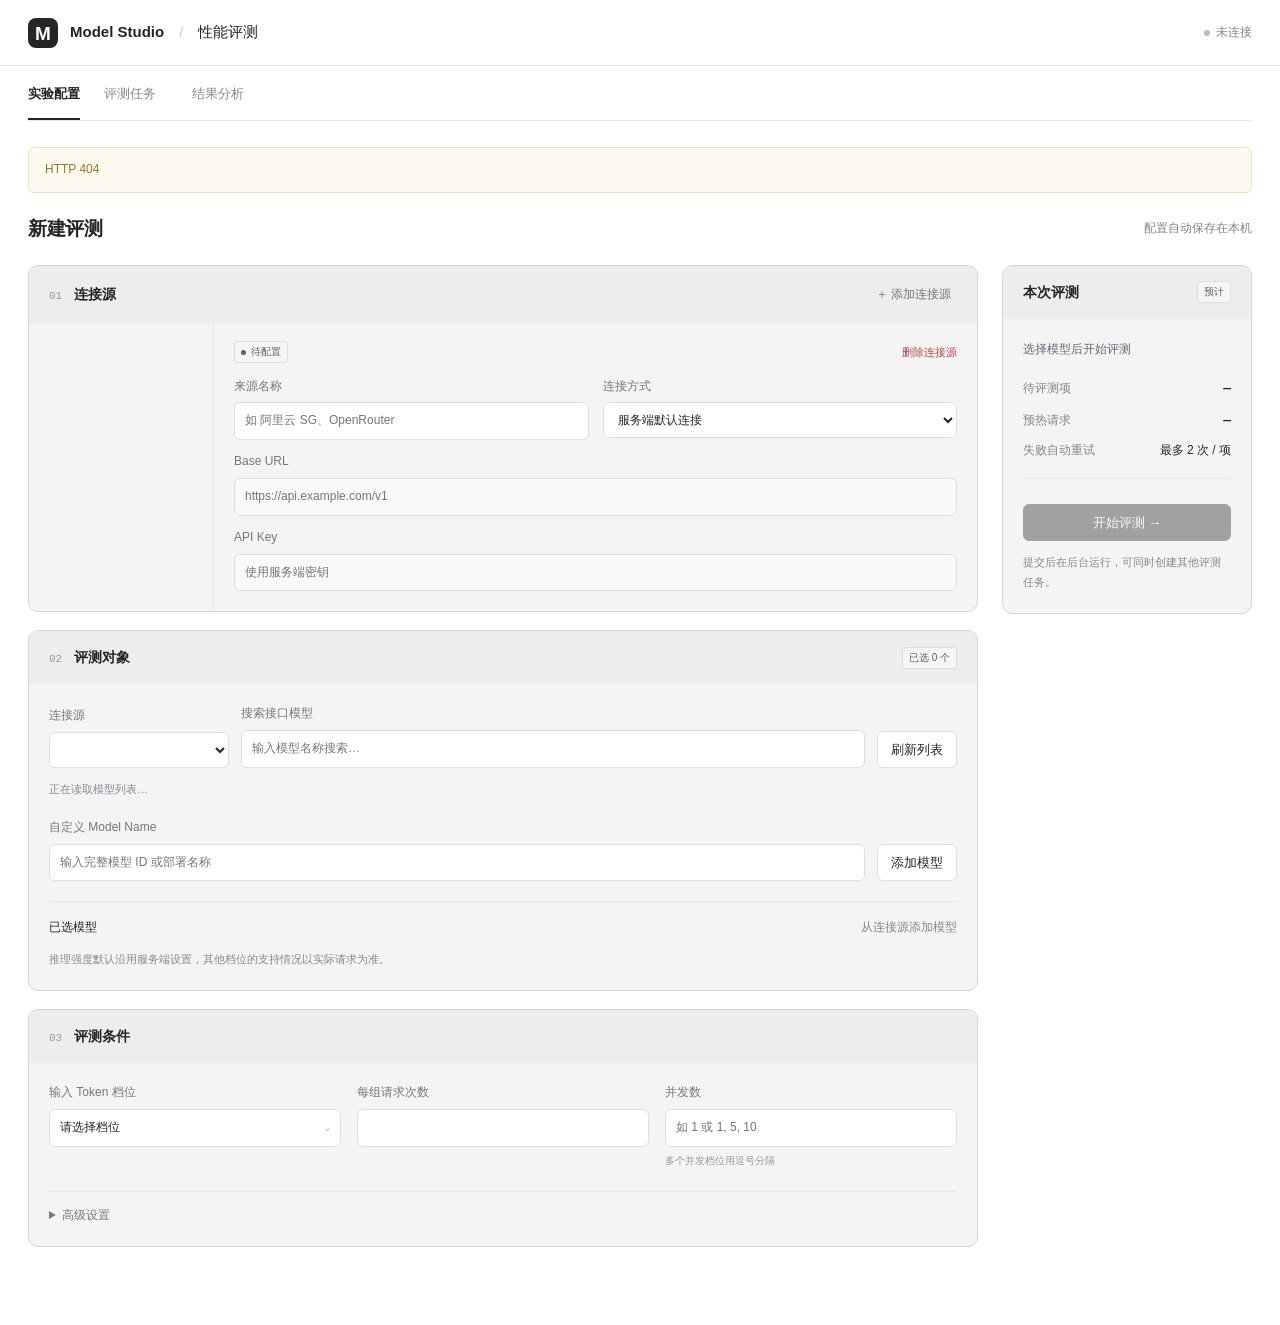
==== commit 73d9b12f: "Refactor model connection handling and enhance configuration validation - Introduced `normalize_prov" ====
--- a/static/index.html
+++ b/static/index.html
@@ -1,43 +1,43 @@
 <!doctype html>
-<html lang="zh-CN"><head><meta charset="utf-8"><meta name="viewport" content="width=device-width, initial-scale=1"><title>Model Studio · LLM 性能评测</title><meta name="description" content="配置驱动的大模型 API 流式性能评测、增量续跑与离线报告"><link rel="icon" href="/static/favicon.svg" type="image/svg+xml"><link rel="stylesheet" href="/static/style.css?v=20261023-status"><link rel="stylesheet" href="/static/report.css?v=20261023-status"><script src="/static/results.js?v=20261023-status" defer></script><script src="/static/app.js?v=20261023-status" defer></script></head>
+<html lang="zh-CN"><head><meta charset="utf-8"><meta name="viewport" content="width=device-width, initial-scale=1"><title>Model Studio · LLM 性能评测</title><meta name="description" content="配置驱动的大模型 API 流式性能评测、增量续跑与离线报告"><link rel="icon" href="/static/favicon.svg" type="image/svg+xml"><link rel="stylesheet" href="/static/style.css?v=20261023-outlined-cards"><link rel="stylesheet" href="/static/report.css?v=20261023-outlined-cards"><script src="/static/results.js?v=20261023-outlined-cards" defer></script><script src="/static/credentials.js?v=20261023-outlined-cards" defer></script><script src="/static/app.js?v=20261023-outlined-cards" defer></script></head>
 <body><header class="topbar"><a class="brand" href="/"><span class="brand-icon">M</span><strong>Model Studio</strong><span class="brand-divider">/</span><span>性能评测</span></a><div class="header-actions"><span class="muted"><span id="connection-dot" class="dot"></span><span id="connection-label">未连接</span></span></div></header>
 <main>
 <div id="workspace">
-<nav class="tabs" aria-label="工作区"><button class="active" data-tab="experiment" aria-current="page">实验配置</button><button data-tab="history">运行记录 <span id="history-count" class="badge">0</span></button><button data-tab="results">结果分析</button></nav>
+<nav class="tabs" aria-label="工作区"><button class="active" data-tab="experiment" aria-current="page">实验配置</button><button data-tab="history">评测任务 <span id="active-count" class="active-count"></span></button><button data-tab="results">结果分析</button></nav>
 <div id="notice" class="notice" role="alert" hidden></div>
 <section id="experiment" class="tab-panel">
-<div class="experiment-heading"><h1>新建评测</h1><button id="save-config">保存配置</button></div>
+<div class="experiment-heading"><h1>新建评测</h1><div class="actions"><span id="local-save-status" class="muted" role="status">配置自动保存在本机</span></div></div>
 <div class="layout"><div class="setup-column">
-<section class="panel"><div class="panel-heading"><h2><span class="step">01</span> 连接配置</h2><span id="key-status" class="badge">待检查</span></div><div class="panel-content">
-<div class="connection-grid"><label class="field">API 连接<select id="connection-mode"><option value="default">默认 · 新加坡 SG</option><option value="custom">自定义连接</option></select></label><label class="field">Base URL<input id="base-url" type="url" spellcheck="false" readonly></label><label class="field">API Key<input id="api-key" type="password" autocomplete="off" spellcheck="false" readonly placeholder="使用服务端 SG 密钥"></label></div>
-<p id="connection-help" class="footnote">默认连接已使用服务端 SG 配置，可直接选择模型。</p>
-</div></section>
-<section class="panel"><div class="panel-heading"><h2><span class="step">02</span> 选择模型</h2><span id="selected-count" class="badge">已选 0 个</span></div><div class="panel-content">
-<div class="picker-toolbar"><label class="field grow">搜索接口模型<input id="model-search" type="search" placeholder="输入模型名称搜索…"></label><button id="reload-picker">刷新列表</button></div>
+<section class="panel providers-panel"><div class="panel-heading"><h2><span class="step">01</span> 连接源</h2><button id="add-provider" class="text-button">＋ 添加连接源</button></div>
+<div class="provider-workspace"><div id="provider-list" class="provider-list" role="group" aria-label="连接源"></div>
+<div class="provider-editor"><div class="provider-editor-heading"><span id="key-status" class="badge">待配置</span><button id="remove-provider" class="text-button danger">删除连接源</button></div>
+<div class="connection-grid"><label class="field">来源名称<input id="provider-name" maxlength="100" placeholder="如 阿里云 SG、OpenRouter"></label><label class="field">连接方式<select id="connection-mode"><option value="default">服务端默认连接</option><option value="custom">自定义 API</option></select></label><label class="field provider-url">Base URL<input id="base-url" type="url" spellcheck="false" readonly placeholder="https://api.example.com/v1"></label><div id="base-url-hint" class="base-url-hint" role="status" hidden><span>看起来填入了具体接口路径，建议 Base URL：</span><code id="base-url-suggestion"></code><button id="use-base-url" class="text-button">使用建议地址</button></div><div class="provider-key"><div class="key-label"><label for="api-key">API Key</label><button id="clear-local-key" class="text-button" hidden>清除本机 Key</button></div><input id="api-key" type="password" autocomplete="off" spellcheck="false" readonly placeholder="使用服务端密钥"></div></div>
+<p id="connection-help" class="footnote" hidden>Key 仅保存在当前浏览器，不写入共享配置。</p>
+</div></div></section>
+<section class="panel"><div class="panel-heading"><h2><span class="step">02</span> 评测对象</h2><span id="selected-count" class="badge">已选 0 个</span></div><div class="panel-content">
+<div class="picker-toolbar"><label class="field picker-source">连接源<select id="picker-provider" aria-label="选择模型来源"></select></label><label class="field grow">搜索接口模型<input id="model-search" type="search" placeholder="输入模型名称搜索…"></label><button id="reload-picker">刷新列表</button></div>
 <div id="picker-status" class="footnote" role="status">正在读取模型列表…</div><div id="model-picker" class="model-picker" role="group" aria-label="可选模型"></div>
 <div class="custom-model"><label class="field grow">自定义 Model Name<input id="custom-model-name" placeholder="输入完整模型 ID 或部署名称" spellcheck="false"></label><button id="add-custom-model">添加模型</button></div>
-<div id="model-list" class="selected-models"></div>
-<p class="footnote">模型列表来自当前接口。推理强度默认沿用服务端设置，其他档位的支持情况以实际请求为准。</p>
+<div class="selection-heading"><h3>已选模型</h3><span id="selection-empty" class="muted">从连接源添加模型</span></div><div id="model-list" class="selected-models"></div>
+<p class="footnote">推理强度默认沿用服务端设置，其他档位的支持情况以实际请求为准。</p>
 </div></section>
-<section class="panel"><div class="panel-heading"><h2><span class="step">03</span> 评测任务</h2></div>
-<div class="task-tabs" role="tablist" aria-label="评测类型"><button id="text-tab" data-task="text" role="tab" aria-selected="true" aria-controls="text-task" class="active">文本生成</button><button id="vision-tab" data-task="vision" role="tab" aria-selected="false" aria-controls="vision-task" tabindex="-1">视觉理解 <span class="badge">待开放</span></button></div>
-<div id="text-task" role="tabpanel" aria-labelledby="text-tab" class="panel-content"><p class="task-description">使用相同文本输入，比较首 Token 延迟、生成速度和请求成功率。</p><div class="form-grid">
-<label class="field">输入 Token 档位<select id="input-tokens"><option value="512">512</option><option value="1024">1024</option><option value="2048">2048</option><option value="custom">自定义</option></select></label>
-<label id="custom-tokens-field" class="field" hidden>自定义 Token 档位<input id="custom-tokens" placeholder="如 512, 4096"><small>多个正整数用逗号分隔</small></label>
+<section class="panel"><div class="panel-heading"><h2><span class="step">03</span> 评测条件</h2></div>
+<div id="text-task" class="panel-content"><div class="form-grid">
+<div class="field token-field"><span id="input-token-label">输入 Token 档位</span><details id="token-picker" class="token-picker"><summary aria-label="输入 Token 档位（可多选）"><span id="token-selection">请选择档位</span></summary><div class="token-menu"><div id="input-tokens" class="token-options" role="group" aria-labelledby="input-token-label"><label><input type="checkbox" value="512">512</label><label><input type="checkbox" value="1024">1024</label><label><input type="checkbox" value="2048">2048</label><label><input type="checkbox" value="custom">自定义</label></div>
+<label id="custom-tokens-field" class="field" hidden>自定义 Token 档位<input id="custom-tokens" placeholder="如 4096, 8192" aria-describedby="input-token-error"><small>多个正整数用逗号分隔</small></label></div></details><span id="input-token-error" class="field-error" role="status" hidden></span></div>
 <label class="field">每组请求次数<input id="repetitions" type="number" min="1" required></label>
 <label class="field">并发数<input id="concurrencies" placeholder="如 1 或 1, 5, 10"><small>多个并发档位用逗号分隔</small></label>
 </div><details class="advanced"><summary>高级设置</summary><div class="form-grid">
-<label class="field">实验名称<input id="experiment-name" required></label><label class="field">版本<input id="experiment-version" required></label><label class="field">运行模式<select id="mode"><option value="incremental">增量 · 补跑缺失或失败项</option><option value="full">全量 · 新建运行</option></select></label>
-<label class="field">预热请求 / 每组<input id="warmup" type="number" min="0" required></label><label class="field">单请求超时 / 秒<input id="timeout" type="number" min="0.1" step="any" required></label><label class="field">缓存条件标签<input id="cache-state"><small>仅用于标记实验条件，不控制缓存</small></label>
+<label class="field">实验名称<input id="experiment-name" required></label><label class="field">版本<input id="experiment-version" required></label><label class="field">运行模式<select id="mode"><option value="full">新建运行 · 独立评测任务</option><option value="incremental">增量 · 补跑最近运行的缺失或失败项</option></select></label>
+<label class="field">预热请求 / 每组<input id="warmup" type="number" min="0" required></label><label class="field">单请求超时 / 秒<input id="timeout" type="number" min="0.1" step="any" required></label><label class="field">失败自动重试 / 每项<input id="max-retries" type="number" min="0" max="5" value="2"><small>仅重试限流、超时、网络中断及临时服务错误；0 为关闭</small></label><label class="field">缓存条件标签<input id="cache-state"><small>仅用于标记实验条件，不控制缓存</small></label>
 </div></details></div>
-<div id="vision-task" role="tabpanel" aria-labelledby="vision-tab" class="panel-content" hidden><div class="coming-soon"><strong>视觉理解评测</strong><p>后续将在这里配置图像输入、分辨率和视觉任务。当前尚未接入图像请求，选择「文本生成」即可开始评测。</p></div></div>
 </section></div>
-<aside class="sidebar"><section class="panel plan-panel"><div class="panel-heading"><h2>运行计划</h2><span id="plan-badge" class="badge">待检查</span></div><div class="panel-content">
-<p id="plan-summary" class="plan-summary">选择模型后检查运行计划</p><div class="side-row"><span>本轮正式请求</span><strong id="pending-calls" class="mono">—</strong></div><div class="side-row"><span>本轮预热请求</span><strong id="warmup-calls" class="mono">—</strong></div><div class="side-row"><span>跳过已有成功项</span><strong id="skipped-calls" class="mono">—</strong></div><hr class="rule"><p class="footnote">检查计划不会调用模型；开始评测后会产生真实 API 请求。</p><button id="check-plan" class="full-width">检查运行计划</button><button id="start-run" class="primary-button full-width" disabled>开始评测 →</button><button id="stop-run" class="full-width danger" hidden>停止并保存进度</button><div id="run-progress" hidden><div class="progress"><div id="progress-bar" style="width:0%"></div></div><span id="progress-label" class="muted" role="status"></span></div>
-<details class="timing-help"><summary>指标说明</summary><p>TTFT · 首个思考或答案片段<br>TTFA · 首个可见答案片段<br>E2E · 最后生成内容到达<br>输出速度 · 公共答案 Token / 秒</p></details>
+<aside class="sidebar"><section class="panel plan-panel"><div class="panel-heading"><h2>本次评测</h2><span id="plan-badge" class="badge">预计</span></div><div class="panel-content">
+<p id="plan-summary" class="plan-summary">选择模型后开始评测</p><div class="side-row"><span>待评测项</span><strong id="pending-calls" class="mono">—</strong></div><div class="side-row"><span>预热请求</span><strong id="warmup-calls" class="mono">—</strong></div><div id="skipped-row" class="side-row" hidden><span>跳过已有成功项</span><strong id="skipped-calls" class="mono">—</strong></div><div class="side-row"><span>失败自动重试</span><strong id="retry-budget">最多 2 次 / 项</strong></div><hr class="rule"><button id="start-run" class="primary-button full-width" disabled>开始评测 →</button><p class="footnote">提交后在后台运行，可同时创建其他评测任务。</p>
+
 </div></section></aside></div>
-<section id="events-panel" class="panel" hidden><div class="panel-heading"><h2>实时进度</h2><span id="run-status" class="badge"></span></div><div class="panel-content"><pre id="events" class="event-log" aria-live="off"></pre></div></section>
+
 </section>
-<section id="history" class="tab-panel" hidden><div class="heading"><div><h1>运行记录</h1><p>按实验名称、版本与运行归档，失败尝试始终保留。</p></div><button id="refresh-history">刷新记录</button></div><div class="table-scroll"><table><thead><tr><th>实验 / 版本</th><th>运行时间</th><th>状态</th><th>成功 / 计划项</th><th>历史尝试</th><th>操作</th></tr></thead><tbody id="history-rows"></tbody></table><div id="history-empty" class="empty"><strong>还没有运行记录</strong><p>完成一次评测后，可在这里查看结果和下载离线报告。</p></div></div></section>
-<section id="results" class="tab-panel" hidden><div class="heading"><div><h1>结果分析</h1><p>先筛选相同任务、输入与并发条件，再比较模型和思考配置。</p></div><div class="actions"><button id="download-json" disabled>下载 JSON</button><button id="download-html" disabled>下载离线 HTML</button></div></div><div id="report"><div class="empty"><strong>选择一次运行查看结果</strong><p>在「运行记录」中点击查看结果。这里仅展示实际运行数据。</p></div></div></section>
+<section id="history" class="tab-panel" hidden><div class="heading"><div><h1>评测任务</h1><p class="muted">进度按评测项计算，失败项在重试结束后计入完成。</p></div><div class="actions"><button data-tab="experiment" class="primary-button">＋ 新建评测</button><button id="refresh-history">刷新记录</button></div></div><div id="job-list" class="job-list"></div><div id="jobs-empty" class="empty"><strong>还没有后台任务</strong><p>提交评测后，在这里查看实时进度。</p></div><h2 class="history-heading">历史结果 <span id="history-count" class="badge">0</span></h2><div class="table-scroll"><table><thead><tr><th>实验 / 版本</th><th>运行时间</th><th>状态</th><th>成功 / 计划项</th><th>历史尝试</th><th>操作</th></tr></thead><tbody id="history-rows"></tbody></table><div id="history-empty" class="empty"><strong>还没有运行记录</strong><p>完成一次评测后，可在这里查看结果和下载离线报告。</p></div></div></section>
+<section id="results" class="tab-panel" hidden><div class="heading"><div><h1>结果分析</h1></div><div class="actions"><button id="download-json" disabled>下载 JSON</button><button id="download-html" disabled>下载离线 HTML</button></div></div><div id="report"><div class="empty"><strong>选择一次运行查看结果</strong><p>在「评测任务」中点击查看结果。</p></div></div></section>
 </div></main><div id="toast" role="status" hidden></div></body></html>
--- a/static/style.css
+++ b/static/style.css
@@ -1,13 +1,97 @@
-:root{color-scheme:light;--ink:#242424;--muted:#858585;--line:#e7e7e7;--accent:#262626;--green:#278b68;--surface:#f6f6f6}*{box-sizing:border-box}[hidden]{display:none!important}body{margin:0;background:#fff;color:var(--ink);font:13px/1.65 Inter,-apple-system,BlinkMacSystemFont,"Segoe UI","PingFang SC","Microsoft YaHei",sans-serif}button,input,select,textarea{font:inherit;color:inherit}button,select,summary{cursor:pointer}button,.button{display:inline-flex;align-items:center;justify-content:center;gap:6px;min-height:36px;background:#fff;border:1px solid #dedede;border-radius:6px;padding:7px 13px;text-decoration:none}button:hover,.button:hover{background:#f5f5f5}button:disabled{opacity:.4;cursor:default}button:focus-visible,input:focus-visible,select:focus-visible,textarea:focus-visible,a:focus-visible,summary:focus-visible{outline:2px solid var(--accent);outline-offset:3px}a{color:inherit}input,select,textarea{border:1px solid #dedede;border-radius:6px;padding:8px 10px;background:#fff;min-height:36px;max-width:100%}input[type=checkbox]{accent-color:var(--accent);width:15px;min-height:15px;margin:0}textarea{width:100%;font:12px/1.8 ui-monospace,SFMono-Regular,Consolas,monospace;resize:vertical;tab-size:2}.topbar{height:66px;padding:0 28px;display:flex;align-items:center;justify-content:space-between;border-bottom:1px solid var(--line);gap:20px}.brand{display:flex;align-items:center;gap:12px;text-decoration:none;font-size:15px;white-space:nowrap}.brand-icon{display:grid;place-items:center;border-radius:8px;width:30px;height:30px;font-weight:800;font-size:19px;background:var(--accent);color:#fff}.brand-divider{color:#ccc;margin:0 3px}.header-actions,.actions{display:flex;align-items:center;gap:10px;flex-wrap:wrap}.muted{color:var(--muted);font-size:12px}.primary-button{background:var(--accent);color:#fff;border-color:var(--accent)}.primary-button:hover{background:#111}.text-button{border:0;background:transparent;color:#727272}.danger{color:#ac4545}.dot{width:6px;height:6px;border-radius:50%;background:#bbb;display:inline-block;margin-right:6px}.dot.ready{background:#2aa47c}main{max-width:1800px;margin:auto;padding:0 28px 60px}.tabs{display:flex;gap:24px;border-bottom:1px solid var(--line);margin-bottom:26px}.tabs button{border:0;border-radius:0;padding:17px 0 14px;color:#888;background:transparent;border-bottom:2px solid transparent}.tabs button.active{color:var(--ink);border-bottom-color:var(--ink);font-weight:600}.heading{display:flex;align-items:flex-start;justify-content:space-between;gap:20px;margin:22px 0}.heading h1,.heading h2{font-size:20px;letter-spacing:-.4px;margin:0 0 5px;font-weight:600}.heading p{margin:0;color:var(--muted);font-size:12px}.badge{font-size:10px;line-height:1.8;border:1px solid #ddd;color:#606060;border-radius:4px;padding:1px 6px;background:#f5f5f5;display:inline-block}.badge.green{color:#237451;border-color:#cce3d4;background:#edf7f1}.badge.amber{color:#a67731;border-color:#eddcba;background:#fff9ef}.badge.blue{color:#376aa3;border-color:#cddff2;background:#f2f7fd}.notice{padding:12px 16px;margin:16px 0;border:1px solid #f0dfba;border-radius:6px;background:#fffaf0;color:#997328;font-size:12px;white-space:pre-wrap;overflow-wrap:anywhere}.stats{display:grid;grid-template-columns:repeat(4,minmax(0,1fr));gap:14px;margin:20px 0 24px}.stat{padding:18px 20px;border:1px solid var(--line);border-radius:8px}.stat-label{color:#858585;font-size:12px}.stat-value{font:600 28px/1.6 ui-monospace,SFMono-Regular,Consolas,monospace;letter-spacing:-1px}.stat-note{font-size:11px;color:#949494}.layout{display:grid;grid-template-columns:minmax(0,1fr) 300px;gap:20px;align-items:start}.panel{border:1px solid var(--line);border-radius:8px;margin-bottom:18px;overflow:hidden}.panel-heading{padding:13px 16px;border-bottom:1px solid var(--line);display:flex;align-items:center;justify-content:space-between;gap:12px;background:#fafafa}.panel-heading h2,.panel-heading h3{font-size:13px;font-weight:600;margin:0}.panel-content{padding:18px}.form-grid{display:grid;grid-template-columns:repeat(3,minmax(0,1fr));gap:16px}.field{display:flex;flex-direction:column;gap:6px;color:#777;font-size:12px}.field input,.field select{color:var(--ink);width:100%}.field small{font-size:10px;color:#999}.model-row{padding:15px 18px;border-bottom:1px solid var(--line)}.model-row:last-child{border:0}.model-title{display:flex;align-items:center;gap:10px}.model-title label{font:600 12px/1.6 ui-monospace,monospace;overflow-wrap:anywhere;flex:1}.model-meta{padding-left:25px;color:#999;font-size:10px;margin:5px 0 10px;overflow-wrap:anywhere}.profiles{display:flex;gap:6px;flex-wrap:wrap;padding-left:25px}.profile{display:flex;align-items:center;gap:6px;padding:3px 8px;background:#fafafa;border:1px solid #e7e7e7;border-radius:4px;font-size:11px;color:#777}.profile:has(input:checked){background:#f0f0f0;border-color:#ccc;color:#333}.profile input{width:12px;height:12px;min-height:12px}.side-row{display:flex;align-items:baseline;justify-content:space-between;margin:10px 0;gap:14px}.side-row span:first-child{color:#858585;font-size:12px}.mono{font-family:ui-monospace,SFMono-Regular,Consolas,monospace;font-variant-numeric:tabular-nums}.rule{border:0;border-top:1px solid var(--line);margin:17px 0}.full-width{width:100%;margin-top:8px}.connection{font-size:11px;overflow-wrap:anywhere;color:#777;line-height:1.9}.connection strong{font-size:12px;color:#333}.empty{padding:50px 20px;text-align:center;color:#999}.empty strong{display:block;font-size:14px;color:#666;margin-bottom:8px}.empty p{font-size:12px;max-width:650px;margin:8px auto}.table-scroll{overflow:auto;border:1px solid var(--line);border-radius:8px}table{border-collapse:separate;border-spacing:0;width:100%;min-width:950px}th,td{text-align:left;padding:13px 14px;border-bottom:1px solid var(--line);font-size:12px;white-space:nowrap}th{background:#f7f7f7;color:#666;font-weight:500}th button{border:0;min-height:24px;padding:0;background:transparent;font-size:12px;color:inherit}tbody tr:last-child td{border-bottom:0}tbody tr:hover{background:#fafafa}.cell-sub{display:block;color:#999;font-size:10px;margin-top:3px}.metric-cell{font-family:ui-monospace,SFMono-Regular,Consolas,monospace;font-variant-numeric:tabular-nums}.filters{display:flex;gap:10px;align-items:center;flex-wrap:wrap;margin:18px 0}.filters label{display:flex;align-items:center;gap:6px;color:#888;font-size:12px}.filters select{max-width:220px;font-size:12px}.toolbar{display:flex;align-items:center;justify-content:space-between;gap:14px;margin:16px 0 10px}.toolbar h2{font-size:14px;margin:0}.footnote{color:#999;font-size:11px;margin:14px 0}.progress{height:5px;border-radius:10px;background:#eee;overflow:hidden;margin:12px 0}.progress>div{height:100%;background:#278b68;transition:width .25s}.event-log{font:11px/1.9 ui-monospace,monospace;background:#fafafa;border:1px solid var(--line);padding:14px;border-radius:6px;max-height:280px;overflow:auto;white-space:pre-wrap;color:#777}.details{border:1px solid var(--line);border-radius:8px;padding:14px 16px;margin:16px 0}.details summary{color:#777;font-size:12px}.details pre{font:11px/1.8 ui-monospace,monospace;overflow:auto;max-height:340px;white-space:pre-wrap;overflow-wrap:anywhere}.login{max-width:420px;margin:90px auto;padding:28px;border:1px solid var(--line);border-radius:10px}.login h1{font-size:20px;margin:0 0 6px}.login p{color:#888;font-size:12px;margin:0 0 22px}.login label{margin-bottom:12px}#toast{position:fixed;bottom:28px;left:50%;transform:translateX(-50%);padding:11px 18px;border-radius:8px;background:#262626;color:#fff;z-index:20;max-width:90vw;font-size:12px}.report-head{padding:26px 0 0}.report-head h1{font-size:21px;font-weight:600;margin:0 0 6px}.report-head p{color:#999;font-size:12px;margin:0}.metric-help{display:flex;flex-wrap:wrap;gap:8px 22px;font-size:11px;color:#999;margin:18px 0}.metric-help b{color:#666;font-weight:500}.editor-actions{display:flex;justify-content:space-between;align-items:center;gap:12px;margin:12px 0}.endpoint-field{margin-top:16px}.endpoint-field input{font:11px/1.7 ui-monospace,monospace}.view-status{margin-left:8px}.busy{animation:pulse 1.2s infinite}@keyframes pulse{50%{opacity:.4}}@media(max-width:1000px){.layout{grid-template-columns:minmax(0,1fr)}.sidebar{display:grid;grid-template-columns:repeat(2,minmax(0,1fr));gap:18px}.stats{gap:10px}.form-grid{grid-template-columns:repeat(2,minmax(0,1fr))}}@media(max-width:600px){.topbar{padding:0 14px;height:60px}.brand{font-size:12px;gap:8px}.brand-icon{width:26px;height:26px}.header-actions>.muted{display:none}main{padding:0 14px 40px}.heading{flex-direction:column;gap:12px}.heading h1{font-size:19px}.stats{grid-template-columns:repeat(2,minmax(0,1fr))}.stat{padding:12px 14px}.stat-value{font-size:24px}.sidebar{display:block}.form-grid{gap:12px}.filters{gap:8px}.filters label{flex:1 1 44%;min-width:0}.filters select{width:100%;min-width:0}.panel-content{padding:14px}.tabs{gap:20px}.toolbar{align-items:flex-start;flex-direction:column}.login{margin:40px 0}.report-head{padding-top:20px}}@media(prefers-reduced-motion:reduce){*{animation:none!important;transition:none!important}}
-.tabs{overflow-x:auto;white-space:nowrap}
+:root{color-scheme:light;--ink:#242424;--muted:#858585;--line:#e7e7e7;--card:#f4f4f4;--card-border:#d6d6d6;--accent:#262626;--surface:#ededed}
+*{box-sizing:border-box}[hidden]{display:none!important}
+body{margin:0;background:#fff;color:var(--ink);font:13px/1.65 Inter,-apple-system,BlinkMacSystemFont,"Segoe UI","PingFang SC","Microsoft YaHei",sans-serif}
+button,input,select,textarea{font:inherit;color:inherit}button,select,summary{cursor:pointer}
+button,.button{display:inline-flex;align-items:center;justify-content:center;gap:6px;min-height:36px;background:#fff;border:1px solid #dedede;border-radius:6px;padding:7px 13px;text-decoration:none}
+button:hover,.button:hover{background:#f5f5f5}button:disabled{opacity:.4;cursor:default}
+button:focus-visible,input[type=checkbox]:focus-visible,input[type=radio]:focus-visible,a:focus-visible,summary:focus-visible{outline:1px solid #737981;outline-offset:2px}
+input:not([type=checkbox]):not([type=radio]):focus,select:focus,textarea:focus{outline:none;border-color:#737981}
+a{color:inherit}input,select,textarea{border:1px solid #dedede;border-radius:6px;padding:8px 10px;background:#fff;min-height:36px;max-width:100%}
+input[type=checkbox]{accent-color:var(--accent);width:15px;min-height:15px;margin:0}
+textarea{width:100%;font:12px/1.8 ui-monospace,SFMono-Regular,Consolas,monospace;resize:vertical;tab-size:2}
+.topbar{background:#fff;height:66px;padding:0 28px;display:flex;align-items:center;justify-content:space-between;border-bottom:1px solid var(--line);gap:20px}
+.brand{display:flex;align-items:center;gap:12px;text-decoration:none;font-size:15px;white-space:nowrap}
+.brand-icon{display:grid;place-items:center;border-radius:8px;width:30px;height:30px;font-weight:800;font-size:19px;background:var(--accent);color:#fff}
+.brand-divider{color:#ccc;margin:0 3px}.header-actions,.actions{display:flex;align-items:center;gap:10px;flex-wrap:wrap}
+.muted{color:var(--muted);font-size:12px}.primary-button{background:var(--accent);color:#fff;border-color:var(--accent)}.primary-button:hover{background:#111}
+.text-button{border:0;background:transparent;color:#727272}.danger{color:#ac4545}
+.dot{width:6px;height:6px;border-radius:50%;background:#bbb;display:inline-block;margin-right:6px}.dot.ready{background:#2aa47c}
+main{max-width:1480px;margin:auto;padding:0 28px 60px}
+.tabs{display:flex;gap:24px;border-bottom:1px solid var(--line);margin-bottom:26px;overflow-x:auto;white-space:nowrap}
+.tabs button{border:0;border-radius:0;padding:17px 0 14px;color:#888;background:transparent;border-bottom:2px solid transparent}
+.tabs button.active{color:var(--ink);border-bottom-color:var(--ink);font-weight:600}
+.heading,.experiment-heading{display:flex;align-items:center;justify-content:space-between;gap:20px;margin:20px 0}
+.heading h1,.experiment-heading h1{font-size:19px;letter-spacing:-.4px;margin:0;font-weight:600}
+.badge{font-size:10px;line-height:1.8;border:1px solid #ddd;color:#606060;border-radius:3px;padding:1px 6px;background:#f5f5f5;display:inline-block;white-space:nowrap}
+.badge.green{color:#237451;border-color:#cce3d4;background:#edf7f1}.badge.amber{color:#a67731;border-color:#eddcba;background:#fff9ef}
+.badge.blue{color:#376aa3;border-color:#cddff2;background:#f2f7fd}.badge.red{color:#a64c4c;border-color:#edcece;background:#fff3f3}
+.notice{padding:12px 16px;margin:16px 0;border:1px solid #f0dfba;border-radius:6px;background:#fffaf0;color:#997328;font-size:12px;white-space:pre-wrap;overflow-wrap:anywhere}
+.layout{display:grid;grid-template-columns:minmax(0,1fr) 250px;gap:24px;align-items:start}.setup-column{min-width:0}
+.panel{border:1px solid var(--card-border);border-radius:10px;margin-bottom:18px;overflow:hidden;background:var(--card)}
+.panel-heading{padding:15px 20px;border-bottom:0;display:flex;align-items:center;justify-content:space-between;gap:12px;background:var(--surface)}
+.panel-heading:first-child{border-radius:9px 9px 0 0}.panel-heading h2{font-size:14px;font-weight:600;margin:0}.panel-heading button{min-height:28px;padding:3px 6px;font-size:12px}
+.panel-content{padding:20px}.step{font:11px ui-monospace,monospace;color:#999;margin-right:8px}
+.field{display:flex;flex-direction:column;gap:6px;color:#777;font-size:12px;min-width:0}.field input,.field select{color:var(--ink);width:100%}.field small{font-size:10px;color:#999}
+.form-grid{display:grid;grid-template-columns:repeat(3,minmax(0,1fr));gap:16px}
+.provider-workspace{display:grid;grid-template-columns:185px minmax(0,1fr)}
+.provider-list{padding:10px;background:transparent;border-right:1px solid var(--line);display:flex;flex-direction:column;gap:7px}
+.provider-item{display:grid;grid-template-columns:minmax(0,1fr) auto;justify-items:start;gap:4px 6px;text-align:left;padding:11px 10px;border-color:transparent;background:transparent;width:100%}
+.provider-item strong{grid-column:1/-1;font-size:12px;font-weight:500;overflow-wrap:anywhere}.provider-item .muted{font-size:10px}.provider-item .badge{font-size:9px}
+.provider-item.active{border-color:#d5dce4;background:#f2f5f8}.provider-editor{padding:16px 20px 20px;min-width:0}
+.provider-editor-heading{display:flex;align-items:center;justify-content:space-between;gap:12px;margin-bottom:12px}.provider-editor-heading button{font-size:11px;padding:2px 0;min-height:25px}
+#key-status{display:inline-flex;align-items:center;gap:5px}#key-status::before{content:'';width:5px;height:5px;background:currentColor;border-radius:50%;flex:none}
+.connection-grid{display:grid;grid-template-columns:1fr 1fr;gap:12px 14px}.provider-url,.provider-key{grid-column:1/-1}.connection-grid input[readonly]{background:#f8f9fa;color:#7c838b}
+.footnote{font-size:11px;line-height:1.8;color:#848890;margin:12px 0 0}
+.picker-toolbar,.custom-model{display:flex;gap:12px;align-items:flex-end}.grow{flex:1;min-width:0}.picker-source{width:180px;max-width:35%}
+.model-picker{background:#fff;max-height:200px;overflow:auto;border:1px solid var(--line);border-radius:7px;margin-top:9px;overscroll-behavior:contain}
+.model-picker:empty{display:none}.model-option{display:flex;align-items:center;gap:10px;padding:9px 12px;cursor:pointer;min-height:40px}.model-option:hover{background:#f7f8fa}
+.model-option:has(input:checked){background:#f2f7fd}.model-option:has(input:checked) .model-name{color:#376aa3}
+.model-name{font:12px/1.5 ui-monospace,monospace;overflow-wrap:anywhere;flex:1}.model-option small{color:#93989f;font-size:10px}
+.custom-model{margin:18px 0}.selection-heading{display:flex;justify-content:space-between;gap:12px;border-top:1px solid var(--line);padding-top:16px;margin-top:20px}.selection-heading h3{font-size:12px;margin:0;font-weight:500}
+.selected-models:empty{display:none}.model-row{display:grid;grid-template-columns:minmax(140px,1fr) auto;gap:10px;align-items:center;padding:14px 0;border-bottom:1px solid var(--line)}.model-row:last-child{border-bottom:0}
+.model-title{min-width:0;font:12px/1.8 ui-monospace,monospace;overflow-wrap:anywhere}.model-source{display:block;font-size:11px;line-height:1.8;color:#737981;margin-top:3px}
+.model-controls{display:flex;align-items:center;justify-content:flex-end;gap:8px;min-width:0}.model-controls .text-button{white-space:nowrap;font-size:11px;padding:5px 6px}
+.effort-picker{position:relative;min-width:170px;max-width:250px}.effort-picker>summary{list-style:none;display:flex;align-items:center;justify-content:space-between;gap:12px;min-height:36px;padding:7px 10px;border:1px solid #dedede;border-radius:6px;font-size:12px;cursor:pointer;white-space:nowrap}
+.effort-picker>summary::-webkit-details-marker{display:none}.effort-picker>summary::after{content:'⌄';color:#888}
+.effort-options{position:absolute;right:0;top:calc(100% + 5px);width:245px;max-height:330px;overflow:auto;padding:6px;background:#fff;border:1px solid var(--line);border-radius:8px;box-shadow:0 8px 24px #00000012;z-index:5}
+.effort-option{display:flex;align-items:center;gap:9px;padding:7px 9px;font-size:12px;cursor:pointer}.effort-option:hover{background:#f6f7f8}.effort-options .footnote{margin:6px 9px;font-size:10px}
+.parameter-panel{grid-column:1/-1;border-top:1px solid var(--line);padding-top:14px}.parameter-panel .field{width:220px;max-width:100%}.parameter-panel textarea{width:100%;margin-top:12px;min-height:120px}
+.setup-column>.panel:has(.effort-picker){overflow:visible}.advanced{border-top:1px solid var(--line);margin-top:22px;padding-top:14px}.advanced summary{font-size:12px;color:#737981}.advanced .form-grid{margin-top:18px}
+.sidebar{position:sticky;top:22px}.plan-summary{font-size:12px;margin:0 0 18px;color:#626974;line-height:1.8}.side-row{display:flex;align-items:baseline;justify-content:space-between;margin:10px 0;gap:14px}.side-row span:first-child{color:#858585;font-size:12px}
+.mono{font-family:ui-monospace,SFMono-Regular,Consolas,monospace;font-variant-numeric:tabular-nums}.rule{border:0;border-top:1px solid var(--line);margin:17px 0}.full-width{width:100%;margin-top:8px}
+.progress{height:9px;border-radius:10px;background:#eee;overflow:hidden;margin:12px 0}.progress>div{height:100%;background:#278b68;transition:width .25s}
 
-/* Compact setup flow. The report styling remains scoped to its existing views. */
-main{max-width:1400px}.experiment-heading{display:flex;align-items:center;justify-content:space-between;margin:20px 0}.experiment-heading h1{font-size:19px;font-weight:600;margin:0}.layout{grid-template-columns:minmax(0,1fr) 280px;gap:24px}.setup-column{min-width:0}.panel{border-radius:10px}.panel-heading{background:#fff;padding:15px 20px}.panel-heading h2{font-size:14px}.panel-content{padding:20px}.step{font:11px ui-monospace,monospace;color:#999;margin-right:8px}.connection-grid{display:grid;grid-template-columns:1fr 2fr;gap:14px}.connection-grid .field:last-child{grid-column:1/-1}.connection-grid input[readonly]{background:#f8f9fa;color:#7c838b}.footnote{font-size:11px;line-height:1.8;color:#848890;margin:12px 0 0}.picker-toolbar,.custom-model{display:flex;gap:12px;align-items:flex-end}.grow{flex:1;min-width:0}.model-picker{max-height:225px;overflow:auto;border:1px solid var(--line);border-radius:7px;margin-top:9px;overscroll-behavior:contain}.model-option{display:flex;align-items:center;gap:10px;padding:10px 12px;cursor:pointer;min-height:42px}.model-option:hover{background:#f7f8fa}.model-option:has(input:checked){background:#f2f6f4}.model-option .model-name{font:12px/1.5 ui-monospace,monospace;overflow-wrap:anywhere;flex:1}.model-option small{color:#93989f;font-size:10px}.custom-model{margin:18px 0}.selected-models:empty{display:none}.model-row{display:grid;grid-template-columns:minmax(0,1fr) auto auto;gap:10px;align-items:center;padding:12px 0}.model-title{min-width:0;display:block;font:12px/1.6 ui-monospace,monospace;overflow-wrap:anywhere}.model-row .field{min-width:145px}.model-row select{max-width:225px}.model-row .advanced{grid-column:1/-1;margin:0}.model-row textarea{min-height:80px;margin-top:8px}.model-row button{padding:5px 10px}.task-tabs{display:flex;gap:22px;border-bottom:1px solid var(--line);padding:0 20px}.task-tabs button{border:0;border-radius:0;background:transparent;padding:14px 0;border-bottom:2px solid transparent;color:#858585}.task-tabs button.active{border-bottom-color:#262626;color:#262626;font-weight:600}.task-description{margin:0 0 20px;font-size:12px;color:#848890}.advanced{border-top:1px solid var(--line);margin-top:22px;padding-top:14px}.advanced summary,.timing-help summary{font-size:12px;color:#737981;cursor:pointer}.advanced .form-grid{margin-top:18px}.sidebar{position:sticky;top:22px}.plan-summary{font-size:12px;margin:0 0 18px;color:#626974;line-height:1.8}.timing-help{margin-top:20px;border-top:1px solid var(--line);padding-top:15px;font-size:11px;color:#858585}.coming-soon{padding:28px 14px;text-align:center}.coming-soon p{color:#858585;font-size:12px;max-width:440px;margin:12px auto}.model-picker .empty{padding:22px}.model-row .badge{margin-top:4px}.task-tabs .badge{font-weight:400}
-@media(max-width:1000px){.layout{grid-template-columns:minmax(0,1fr)}.sidebar{display:block;position:static}.plan-panel .panel-content{max-width:none}}@media(max-width:600px){.connection-grid{grid-template-columns:1fr}.panel-heading,.panel-content{padding:15px}.model-option small{display:none}.model-row{grid-template-columns:minmax(0,1fr) auto}.model-row>.field{grid-row:2;grid-column:1/-1}.model-row>.text-button{grid-row:1;grid-column:2}.form-grid{grid-template-columns:1fr}.custom-model,.picker-toolbar{gap:8px}.custom-model button,.picker-toolbar button{padding:8px;white-space:nowrap}.task-tabs{gap:18px;padding:0 15px}.experiment-heading{margin:15px 0}}
+.empty{padding:40px 20px;text-align:center;color:#999}.empty strong{display:block;font-size:14px;color:#666;margin-bottom:8px}.empty p{font-size:12px;max-width:650px;margin:8px auto}.model-picker .empty{padding:22px}
+.table-scroll{overflow:auto;border:1px solid var(--line);border-radius:8px}table{border-collapse:separate;border-spacing:0;width:100%;min-width:950px}th,td{text-align:left;padding:13px 14px;border-bottom:1px solid var(--line);font-size:12px;white-space:nowrap}
+th{background:var(--surface);color:#666;font-weight:500}th button{border:0;min-height:24px;padding:0;background:transparent;font-size:12px;color:inherit}tbody tr:last-child td{border-bottom:0}tbody tr:hover{background:#fafafa}
+.cell-sub{display:block;color:#999;font-size:10px;margin-top:3px}.metric-cell{font-family:ui-monospace,SFMono-Regular,Consolas,monospace;font-variant-numeric:tabular-nums}
+#toast{position:fixed;bottom:28px;left:50%;transform:translateX(-50%);padding:11px 18px;border-radius:8px;background:#262626;color:#fff;z-index:20;max-width:90vw;font-size:12px}
+@media(max-width:1100px){.layout{grid-template-columns:minmax(0,1fr) 225px;gap:16px}.provider-workspace{grid-template-columns:155px minmax(0,1fr)}.model-row{grid-template-columns:minmax(0,1fr)}.model-controls{justify-content:flex-start;flex-wrap:wrap}.effort-options{left:0;right:auto;max-width:calc(100vw - 65px)}}
+@media(max-width:850px){.layout{grid-template-columns:minmax(0,1fr)}.sidebar{position:static}.form-grid{grid-template-columns:repeat(2,minmax(0,1fr))}}
+@media(max-width:600px){.topbar{padding:0 14px;height:60px}.brand{font-size:12px;gap:8px}.brand-icon{width:26px;height:26px}.header-actions>.muted{display:none}main{padding:0 14px 40px}.tabs{gap:20px}.heading{align-items:flex-start;flex-direction:column;gap:12px}.panel-heading,.panel-content{padding:15px}.provider-workspace{grid-template-columns:minmax(0,1fr)}.provider-list{border-right:0;border-bottom:1px solid var(--line);display:grid;grid-template-columns:repeat(2,minmax(0,1fr));max-height:200px;overflow:auto}.provider-editor{padding:15px}.connection-grid{grid-template-columns:minmax(0,1fr)}.picker-toolbar{flex-wrap:wrap;gap:10px}.picker-source{width:100%;max-width:none}.form-grid{grid-template-columns:minmax(0,1fr)}.model-option small{display:none}.custom-model{gap:8px}.custom-model button,.picker-toolbar button{padding:8px;white-space:nowrap}.experiment-heading{margin:15px 0}.selection-heading .muted{font-size:10px}.effort-picker{max-width:100%}}
+@media(prefers-reduced-motion:reduce){*{animation:none!important;transition:none!important}}
 
-/* Model actions share one row; the JSON editor expands only on demand. */
-.model-row{grid-template-columns:minmax(140px,1fr) auto}.model-controls{display:flex;align-items:center;justify-content:flex-end;gap:10px;min-width:0}.model-controls .text-button{white-space:nowrap}.effort-picker{position:relative;min-width:190px;max-width:270px}.effort-picker>summary{list-style:none;display:flex;align-items:center;justify-content:space-between;gap:12px;min-height:36px;padding:7px 10px;border:1px solid #dedede;border-radius:6px;font-size:12px;cursor:pointer;white-space:nowrap}.effort-picker>summary::-webkit-details-marker{display:none}.effort-picker>summary::after{content:'⌄';color:#888}.effort-options{position:absolute;right:0;top:calc(100% + 5px);width:245px;max-height:330px;overflow:auto;padding:6px;background:white;border:1px solid var(--line);border-radius:8px;box-shadow:0 8px 24px #00000012;z-index:5}.effort-option{display:flex;align-items:center;gap:9px;padding:7px 9px;font-size:12px;cursor:pointer}.effort-option:hover{background:#f6f7f8}.effort-options .footnote{margin:6px 9px;font-size:10px}.parameter-panel{grid-column:1/-1;border-top:1px solid var(--line);padding-top:14px}.parameter-panel .field{width:220px}.parameter-panel textarea{width:100%;margin-top:12px;min-height:120px}.selected-models .model-title{line-height:1.8}.setup-column>.panel:has(.effort-picker){overflow:visible}
-@media(max-width:800px){.model-row{grid-template-columns:minmax(0,1fr)}.model-controls{justify-content:flex-start;flex-wrap:wrap;gap:6px}.effort-picker{min-width:170px;max-width:100%}.effort-options{left:0;right:auto;max-width:calc(100vw - 65px)}.model-controls .text-button{font-size:11px;padding:5px 6px}.parameter-panel .field{max-width:100%}}
+.key-label{display:flex;align-items:center;justify-content:space-between;gap:12px;margin-bottom:6px;color:#777;font-size:12px}.key-label button{min-height:20px;padding:0;font-size:11px}.provider-key>input{width:100%;font-size:12px}
 
-/* Match the catalog's quiet surfaces and semantic status colors. */
-.panel-heading{background:#fafafa}.panel-heading:first-child{border-radius:9px 9px 0 0}.badge{border-radius:3px;padding:1px 6px}.badge.green{color:#237451;border-color:#cce3d4;background:#edf7f1}.badge.blue{color:#376aa3;border-color:#cddff2;background:#f2f7fd}.badge.amber{color:#a67731;border-color:#eddcba;background:#fff9ef}.badge.red{color:#a64c4c;border-color:#edcece;background:#fff3f3}#key-status{display:inline-flex;align-items:center;gap:5px}#key-status::before{content:'';width:5px;height:5px;background:currentColor;border-radius:50%;flex:none}.model-option:has(input:checked){background:#f2f7fd}.model-option:has(input:checked) .model-name{color:#376aa3}
+.base-url-hint{grid-column:1/-1;display:flex;align-items:center;flex-wrap:wrap;gap:5px 10px;padding:10px 12px;border:1px solid #eddcba;border-radius:6px;background:#fff9ef;color:#8c6a32;font-size:11px}.base-url-hint code{overflow-wrap:anywhere;min-width:0}.base-url-hint button{padding:0;min-height:24px;color:#376aa3;font-size:11px}
+
+.token-picker{position:relative;color:var(--ink)}
+.token-picker>summary{display:flex;align-items:center;justify-content:space-between;gap:12px;list-style:none;border:1px solid #dedede;border-radius:6px;background:#fff;min-height:38px;padding:8px 10px}
+.token-picker>summary::-webkit-details-marker{display:none}.token-picker>summary::after{content:'⌄';color:var(--muted)}.token-picker[open]>summary{border-color:#737981}
+#token-selection{min-width:0;overflow:hidden;text-overflow:ellipsis;white-space:nowrap}
+.token-menu{position:absolute;top:calc(100% + 5px);left:0;width:100%;z-index:6;padding:6px;border:1px solid var(--line);border-radius:8px;background:#fff;box-shadow:0 8px 24px #00000012}
+.token-options input[type=checkbox]{width:15px;height:15px;min-height:15px;flex:none}
+.token-options{display:flex;flex-direction:column;gap:2px}.token-options label{display:flex;align-items:center;gap:9px;padding:8px 10px;border-radius:4px;cursor:pointer;color:var(--ink)}.token-options label:hover{background:var(--surface)}.token-options label:has(input:checked){background:#f2f7fd;color:#376aa3}.token-options label:has(input:disabled){opacity:.5;cursor:default}
+.token-menu .field{padding:10px;border-top:1px solid var(--line);margin-top:6px}.field-error{font-size:11px;color:#a64c4c}
+.setup-column>.panel:has(.token-picker){overflow:visible}
+
+.active-count{color:var(--accent);font-size:11px;margin-left:6px}
+.job-list{display:grid;grid-template-columns:repeat(2,minmax(0,1fr));gap:18px;margin-bottom:28px}
+.job-card{min-width:0;border:1px solid var(--card-border);border-radius:10px;background:var(--card);padding:22px}
+.job-heading,.job-counts{display:flex;align-items:center;justify-content:space-between;gap:16px}
+.job-heading{align-items:flex-start;margin-bottom:24px}.job-heading h3{font-size:15px;font-weight:600;line-height:1.5;margin:0 0 4px;overflow-wrap:anywhere}.job-heading .actions{justify-content:flex-end;flex-shrink:0}
+.job-counts{font-size:14px;font-variant-numeric:tabular-nums}.job-counts strong{font-weight:500}.job-detail{font-size:12px;color:var(--muted);margin:12px 0 0}.job-card p{overflow-wrap:anywhere}.job-card .progress{margin:12px 0}
+.history-heading{font-size:16px;font-weight:600;margin:30px 0 16px}.table-scroll{background:#fff}
+@media(max-width:850px){.job-list{grid-template-columns:1fr}.job-card{padding:18px}.job-heading{gap:10px}.job-heading .actions{gap:4px}.experiment-heading{align-items:flex-start}.experiment-heading .actions{justify-content:flex-end}.experiment-heading h1{white-space:nowrap;font-size:19px}}
+
+.job-targets{font:12px/1.8 ui-monospace,monospace;color:var(--muted);overflow-wrap:anywhere;margin:-10px 0 18px}.side-row #retry-budget{font-size:12px;font-weight:500}
--- a/static/report.css
+++ b/static/report.css
@@ -13,7 +13,7 @@
 .performance-report .report-badge{display:inline-block;border-radius:20px;padding:5px 12px;background:#e8eefc;color:#234fab;font-size:12px;white-space:nowrap}
 .performance-report .report-synthetic{background:#fff0ce;color:#8b5600;padding:14px 20px;border:1px solid #f2d28b;border-radius:12px;margin-bottom:20px}
 .performance-report .stats{display:grid;grid-template-columns:repeat(4,minmax(0,1fr));gap:16px;margin:20px 0}
-.performance-report .stat,.performance-report .report-panel{border:1px solid var(--line);border-radius:12px;background:var(--surface);padding:20px}
+.performance-report .stat,.performance-report .report-panel{border:1px solid #d6d6d6;border-radius:12px;background:var(--surface);padding:20px}
 .performance-report .stat-value{font:650 30px/1.4 system-ui,-apple-system,"Segoe UI",sans-serif;letter-spacing:normal;font-variant-numeric:tabular-nums;color:var(--ink)}
 .performance-report .report-panel{margin-top:20px;min-width:0}
 .performance-report .report-filters{display:flex;flex-wrap:wrap;gap:12px;align-items:end;margin-bottom:18px}
@@ -24,7 +24,8 @@
 .performance-report button:disabled{opacity:.45;cursor:default}
 .performance-report select,.performance-report summary{cursor:pointer}
 .performance-report input[type=checkbox]{min-width:0;width:15px;height:15px;min-height:0;margin:0;flex:none;accent-color:var(--blue)}
-.performance-report :is(button,select,input,summary):focus-visible{outline:2px solid var(--blue);outline-offset:2px}
+.performance-report :is(button,input[type=checkbox],input[type=radio],summary):focus-visible{outline:1px solid #68788c;outline-offset:2px}
+.performance-report :is(input:not([type=checkbox]):not([type=radio]),select,textarea):focus{outline:none;border-color:#68788c}
 .performance-report .report-picker{position:relative;margin:0;border:0;padding:0;min-width:180px}
 .performance-report .report-filter:first-child .report-picker{min-width:220px}
 .performance-report .report-picker>summary{display:flex;align-items:center;justify-content:space-between;gap:16px;list-style:none;font-weight:400;border:1px solid #cbd5e1;border-radius:7px;background:#fff;padding:8px 10px;font-size:14px;color:var(--ink)}
@@ -44,14 +45,14 @@
 .performance-report .report-profile-group:disabled{opacity:.45}
 .performance-report .report-profile-choices{display:flex;flex-wrap:wrap;gap:6px}
 .performance-report .report-profile{display:flex;align-items:center;gap:6px;padding:4px 7px;border:1px solid var(--line);border-radius:5px;font-size:12px;cursor:pointer}
-.performance-report .report-profile:has(input:checked){background:#e8eefc;border-color:#bdcffa;color:#234fab}
+.performance-report .report-profile:has(input:checked){background:#e8eefc;border-color:#bdcffa;color:#245ddd}
 .performance-report .report-model-legend{display:flex;flex-wrap:wrap;gap:8px 16px;margin:0 0 16px;font-size:12px}
 .performance-report .report-legend-item{display:inline-flex;align-items:center;gap:7px;overflow-wrap:anywhere}
 .performance-report .report-swatch{width:10px;height:10px;border-radius:50%;background:var(--model-color);flex:none}
 .performance-report .table-scroll{overflow:auto;border:0;border-radius:0;background:transparent}
 .performance-report table{border-collapse:collapse;border-spacing:0;width:100%;white-space:nowrap;font-size:13px;min-width:950px}
 .performance-report th,.performance-report td{text-align:left;padding:13px 12px;border-bottom:1px solid var(--line);font-size:13px}
-.performance-report th{font-size:12px;color:var(--muted);background:#f7f9fc;font-weight:600}
+.performance-report th{font-size:12px;color:var(--muted);background:#ededed;font-weight:600}
 .performance-report th button{font-size:12px;border:0;border-radius:0;padding:0;min-height:0;background:transparent;text-align:left;font-weight:600;color:inherit}
 .performance-report th[aria-sort=ascending],.performance-report th[aria-sort=descending]{color:var(--blue)}
 .performance-report th:nth-child(3),.performance-report th:nth-child(4),.performance-report th:nth-child(n+6){text-align:right}
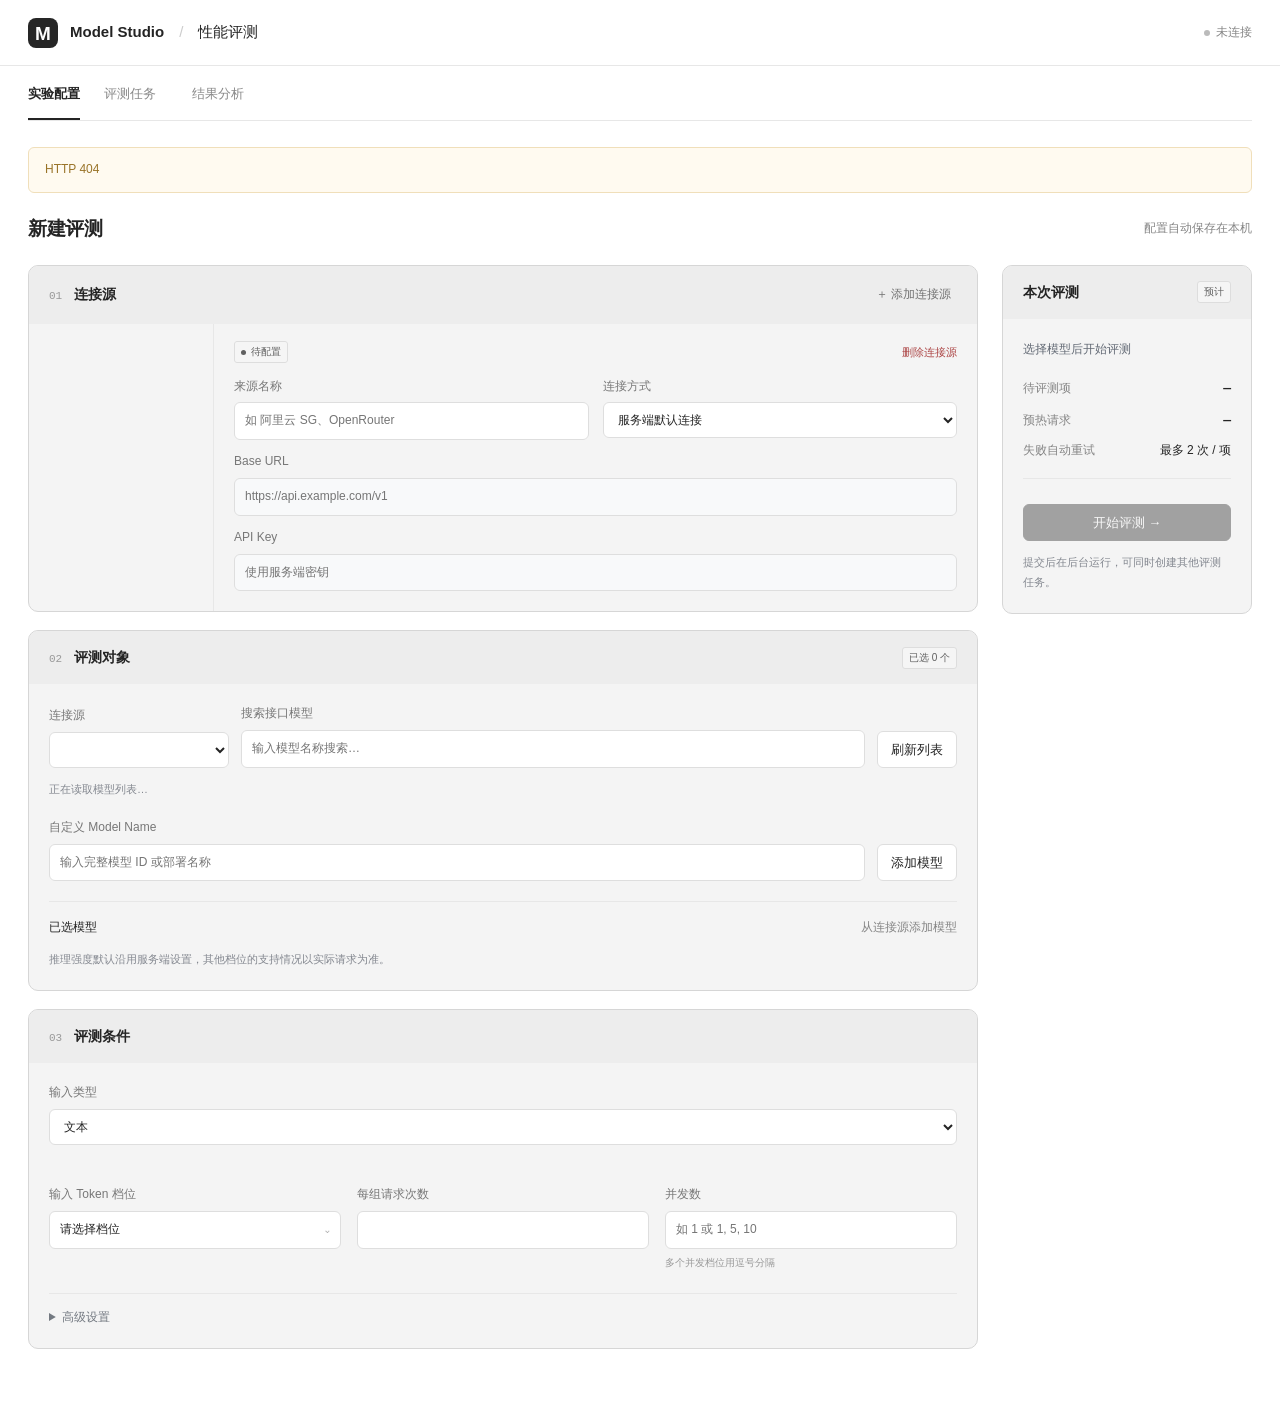
==== commit 5960d36c: "Enhance visual media handling and job management in benchmarking tool - Introduced support for visua" ====
--- a/static/index.html
+++ b/static/index.html
@@ -1,5 +1,5 @@
 <!doctype html>
-<html lang="zh-CN"><head><meta charset="utf-8"><meta name="viewport" content="width=device-width, initial-scale=1"><title>Model Studio · LLM 性能评测</title><meta name="description" content="配置驱动的大模型 API 流式性能评测、增量续跑与离线报告"><link rel="icon" href="/static/favicon.svg" type="image/svg+xml"><link rel="stylesheet" href="/static/style.css?v=20261023-outlined-cards"><link rel="stylesheet" href="/static/report.css?v=20261023-outlined-cards"><script src="/static/results.js?v=20261023-outlined-cards" defer></script><script src="/static/credentials.js?v=20261023-outlined-cards" defer></script><script src="/static/app.js?v=20261023-outlined-cards" defer></script></head>
+<html lang="zh-CN"><head><meta charset="utf-8"><meta name="viewport" content="width=device-width, initial-scale=1"><title>Model Studio · LLM 性能评测</title><meta name="description" content="配置驱动的大模型 API 流式性能评测、增量续跑与离线报告"><link rel="icon" href="/static/favicon.svg" type="image/svg+xml"><link rel="stylesheet" href="/static/style.css?v=20261023-outlined-cards"><link rel="stylesheet" href="/static/report.css?v=20261023-outlined-cards"><script src="/static/results.js?v=20261023-outlined-cards" defer></script><script src="/static/credentials.js?v=20261023-outlined-cards" defer></script><script src="/static/app.js?v=20261023-visual-audit" defer></script><script src="/static/media.js?v=20261023-visual-audit" defer></script></head>
 <body><header class="topbar"><a class="brand" href="/"><span class="brand-icon">M</span><strong>Model Studio</strong><span class="brand-divider">/</span><span>性能评测</span></a><div class="header-actions"><span class="muted"><span id="connection-dot" class="dot"></span><span id="connection-label">未连接</span></span></div></header>
 <main>
 <div id="workspace">
@@ -22,6 +22,10 @@
 <p class="footnote">推理强度默认沿用服务端设置，其他档位的支持情况以实际请求为准。</p>
 </div></section>
 <section class="panel"><div class="panel-heading"><h2><span class="step">03</span> 评测条件</h2></div>
+<div class="panel-content"><label class="field">输入类型<select id="input-modality"><option value="text">文本</option><option value="upload">我的图片 / 视频</option><option value="default">默认视觉数据集</option></select></label>
+<div id="media-panel" hidden><p id="media-status" role="status" class="footnote"></p>
+<div id="media-upload-area"><label class="field">上传原始图片或视频<input id="media-files" type="file" multiple accept=".jpg,.jpeg,.png,.webp,.bmp,.tif,.tiff,.mp4,.mov,.mkv,.avi,.webm,.m4v"></label><button id="upload-media" type="button">上传素材</button><p class="footnote">个人素材仅在服务器本地暂存，评测结束后自动清理；再次评测需重新上传。仅显示原始素材支持的档位。视频至少10秒、360p、横向16:9、SDR；图片长边至少512。素材关联当前浏览器，清除Cookie后无法恢复。</p><div id="media-assets"></div><div id="media-counts" class="token-options"><span>多图组合（需选足够原图的1024档）：</span><label><input type="checkbox" value="2">2张</label><label><input type="checkbox" value="4">4张</label><label><input type="checkbox" value="8">8张</label></div><button id="prepare-media" type="button">生成选中的档位</button><button id="refresh-media" type="button">刷新素材</button></div>
+<div id="media-default-area" hidden><p class="footnote">默认数据集准备就绪后可选择测试组；将使用统一素材跨模型比较。</p><div id="media-default-groups" class="token-options"></div></div></div></div>
 <div id="text-task" class="panel-content"><div class="form-grid">
 <div class="field token-field"><span id="input-token-label">输入 Token 档位</span><details id="token-picker" class="token-picker"><summary aria-label="输入 Token 档位（可多选）"><span id="token-selection">请选择档位</span></summary><div class="token-menu"><div id="input-tokens" class="token-options" role="group" aria-labelledby="input-token-label"><label><input type="checkbox" value="512">512</label><label><input type="checkbox" value="1024">1024</label><label><input type="checkbox" value="2048">2048</label><label><input type="checkbox" value="custom">自定义</label></div>
 <label id="custom-tokens-field" class="field" hidden>自定义 Token 档位<input id="custom-tokens" placeholder="如 4096, 8192" aria-describedby="input-token-error"><small>多个正整数用逗号分隔</small></label></div></details><span id="input-token-error" class="field-error" role="status" hidden></span></div>
